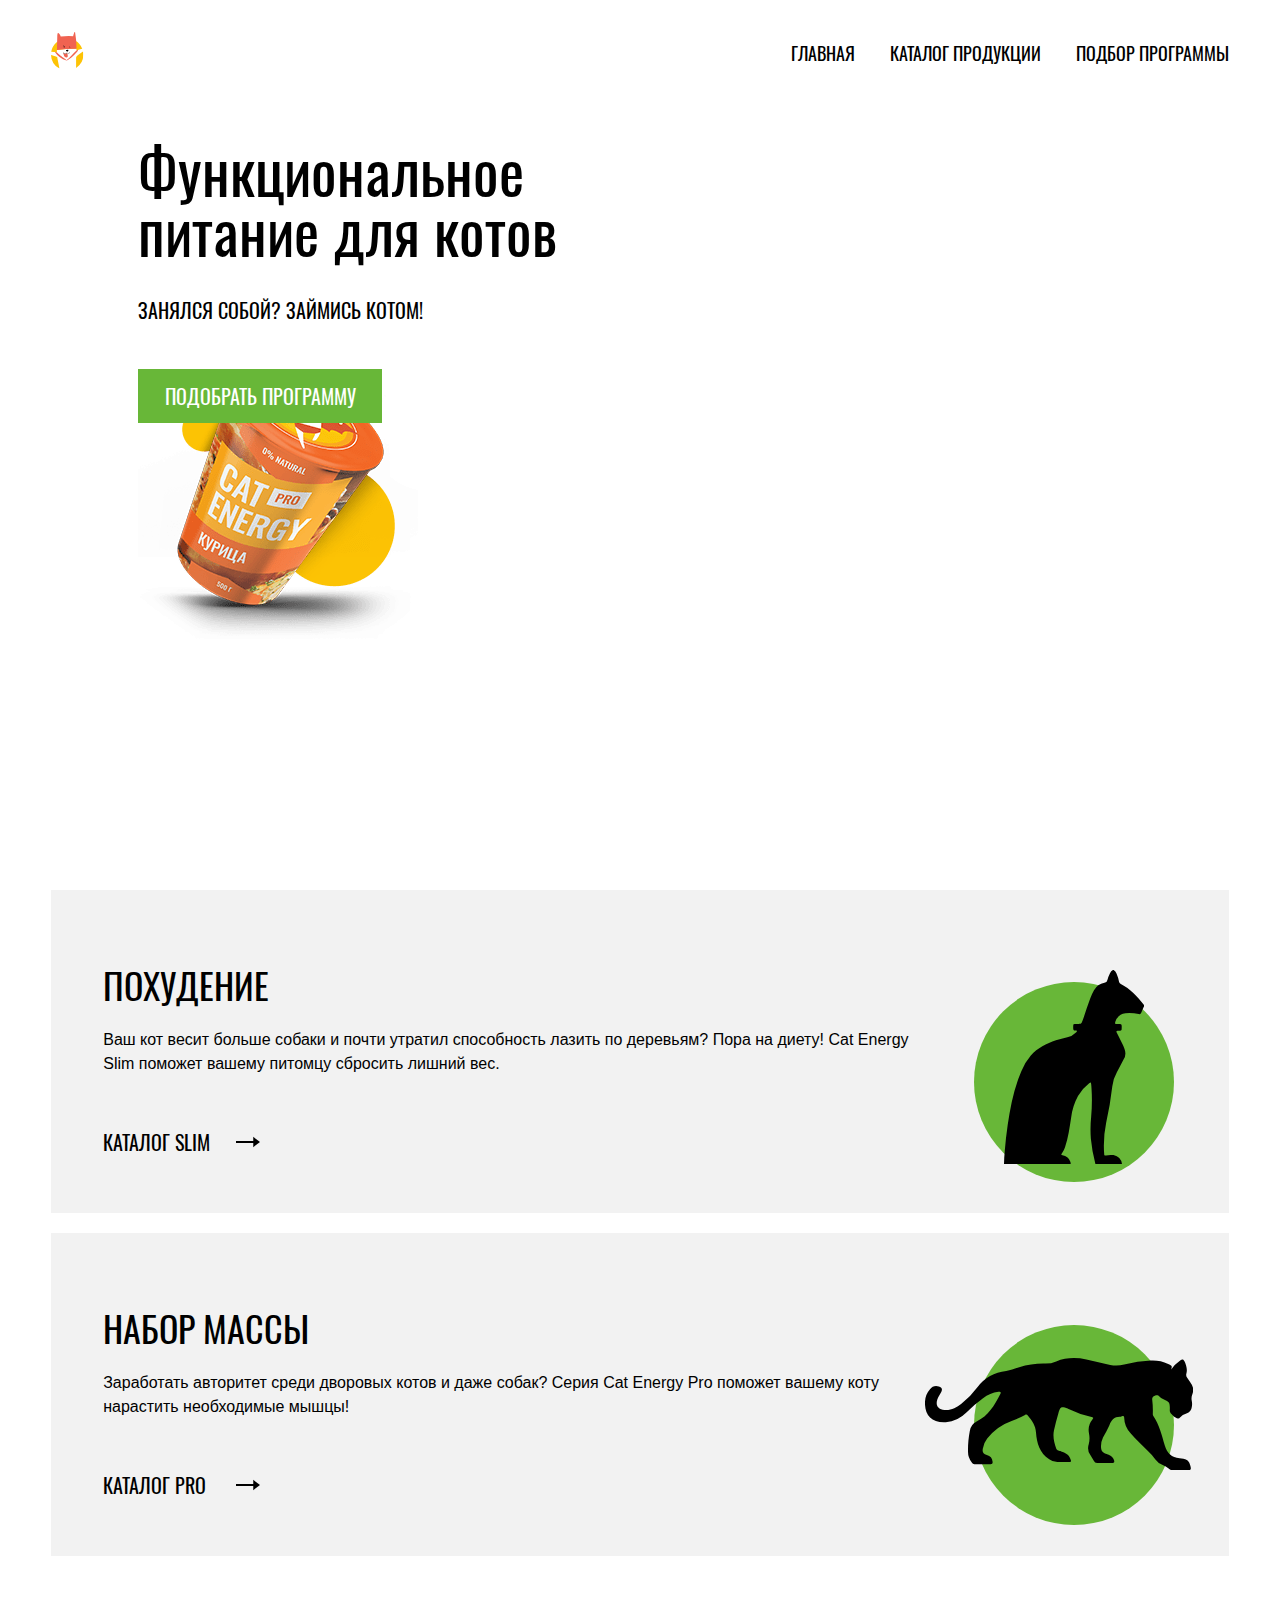
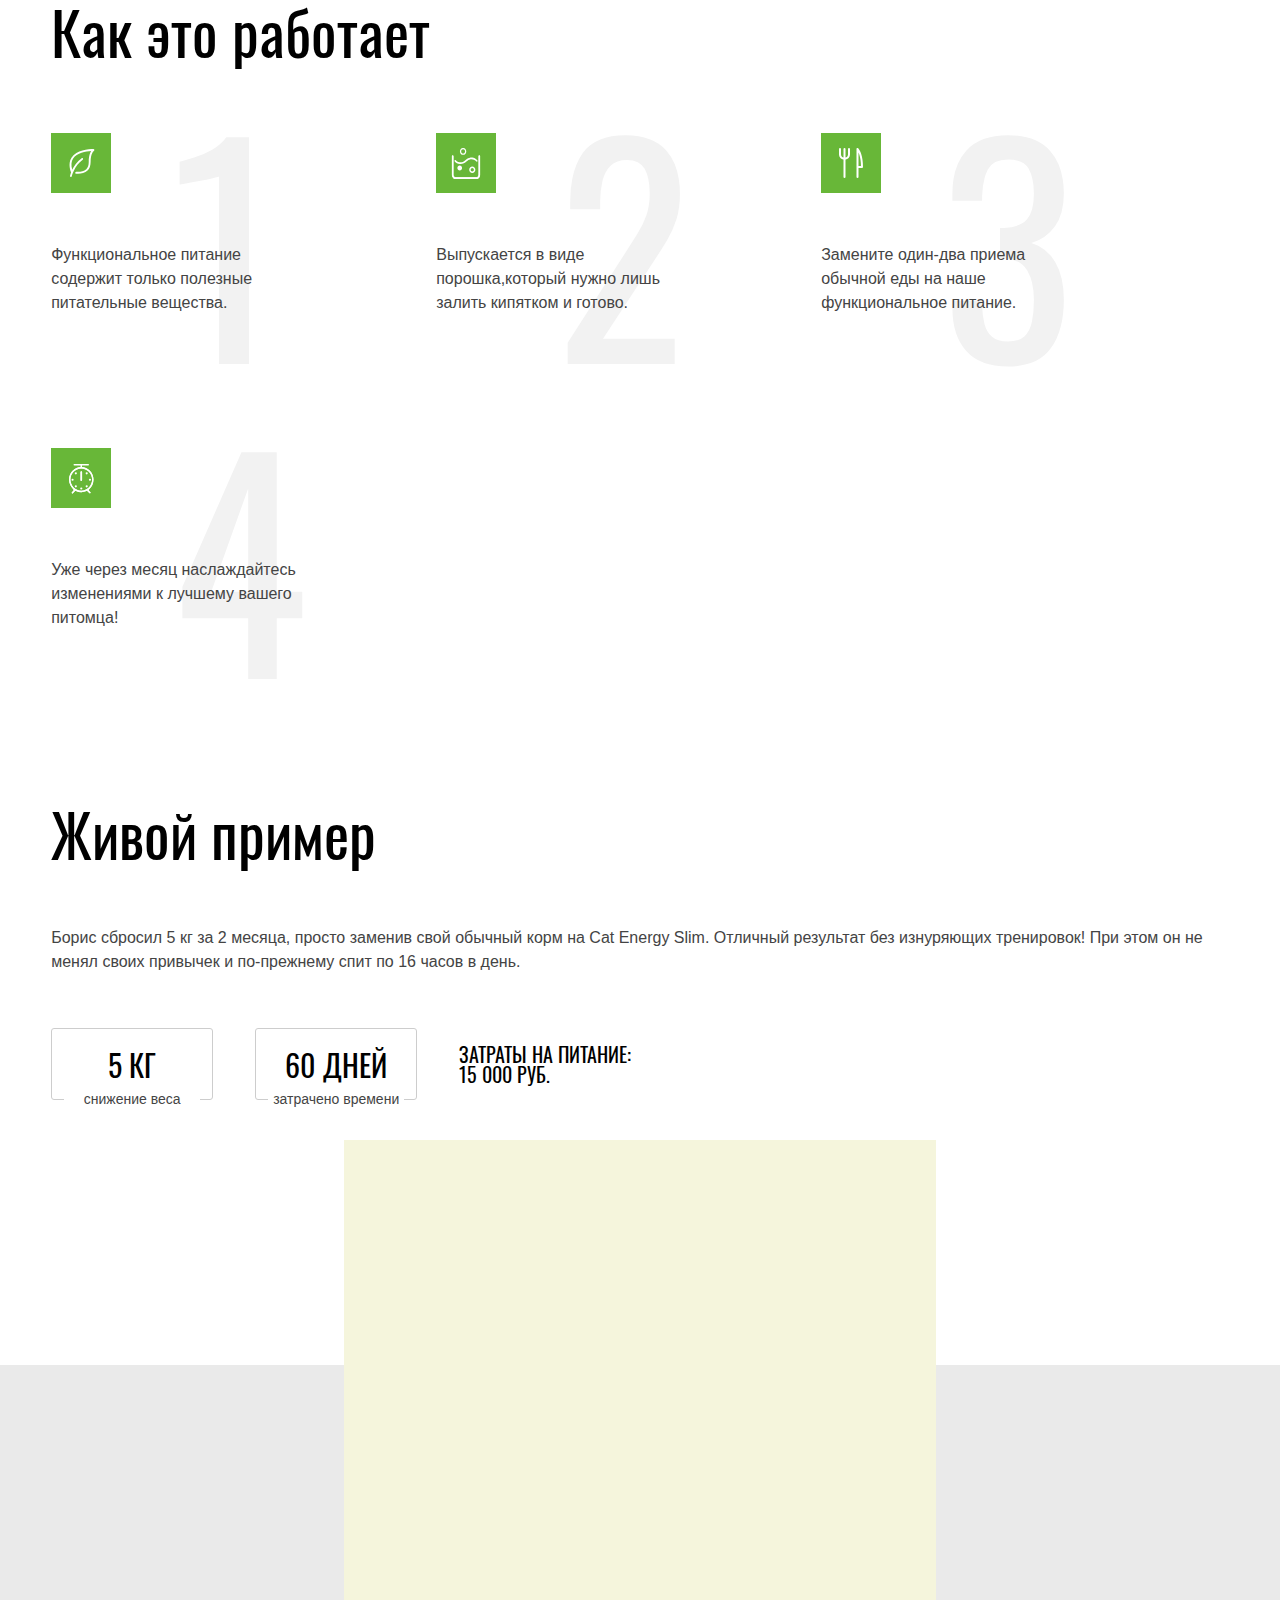
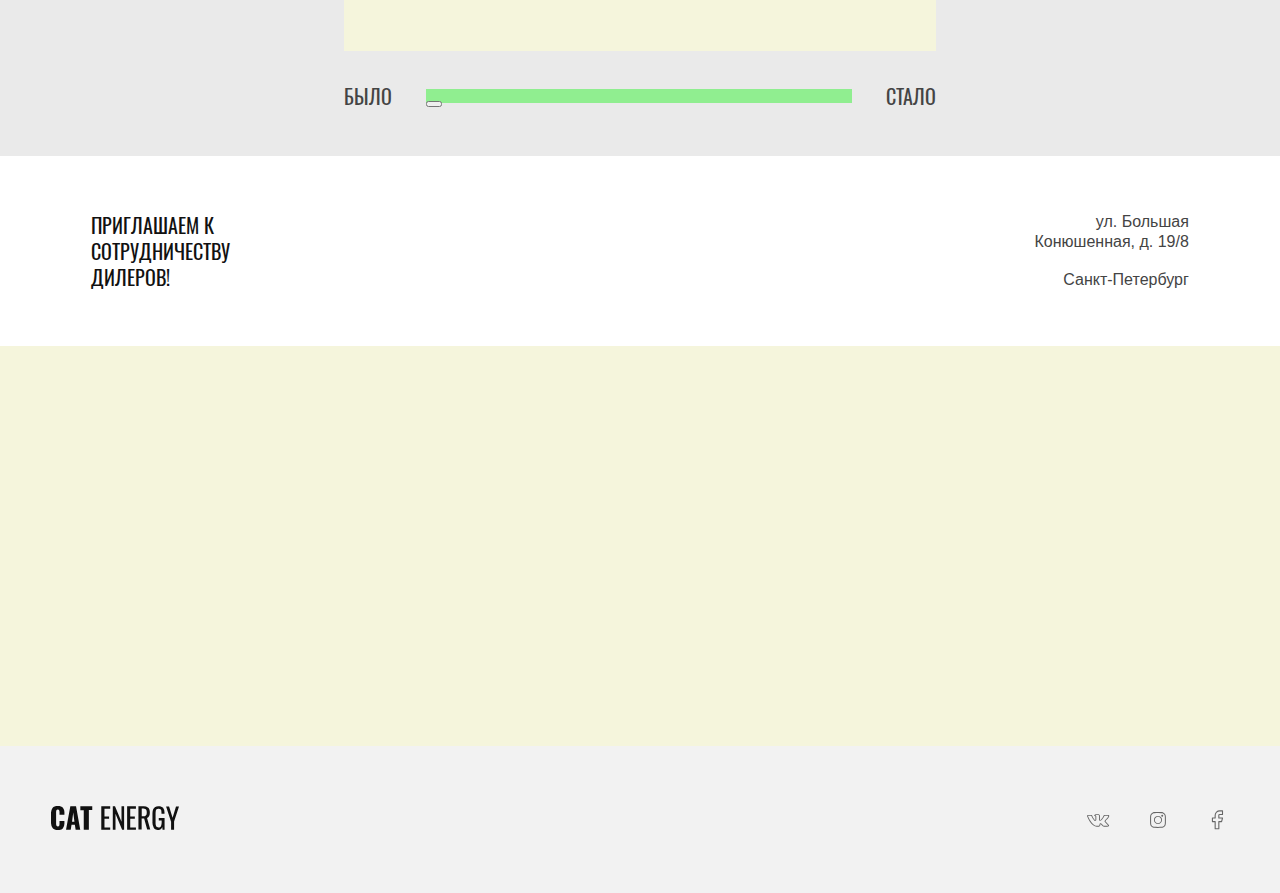
==== index.html @ 9f102d04 "Доделанная главная страница" ====
<!DOCTYPE html>
<html class="page" lang="ru">
  <head>
    <meta charset="utf-8">
    <meta name="viewport" content="width=device-width, initial-scale=1">
    <title>Cat-energy</title>
    <link rel="stylesheet" href="/css/style.css">
  </head>
  <body class="page__body">
    <header class="page-header">
      <div class="page-header__wrapper">
        <a class="page-header__logo page-header__logo-image" href="#">
          <img class="page-header__logo-img" width="33" height="38" src="img/logo-mobile-pic.svg" alt="Cat-Energy">
        </a>
        <a class="page-header__logo page-header__logo-text" href="#">
          <img class="page-header__logo-img" width="101" height="18" src="img/logo-mobile-text.svg" alt="">
        </a>
        <button class="page-header__toggle" type="button">
          <span class="visually-hidden">Открыть меню</span>
        </button>
        <nav class="main-navigation">
          <ul class="main-navigation__list">
            <li class="main-navigation__item main-navigation__item--current">
              <a href="#">Главная</a>
            </li>
            <li class="main-navigation__item">
              <a href="catalog.html">Каталог продукции</a>
            </li>
            <li class="main-navigation__item">
              <a href="form.html">Подбор программы</a>
            </li>
          </ul>
        </nav>
      </div>
      <section class="choose-program">
        <h1 class="visually-hidden">Cat-Energy, подбираем питание для котов</h1>
        <div class="choose-program__decorate-bg"></div>
        <div class="choose-program__wrapper">
          <h2 class="choose-program__title medium-titles">Функциональное<br> питание для котов</h2>
          <p class="choose-program__text">Занялся собой? Займись котом!</p>
          <img class="choose-program__img-logo" width="280" height="270" src="img/index-can-mobile.png" alt="">
          <a class="choose-program__link" href="#">Подобрать программу</a>
        </div>
      </section>
    </header>
    <main class="page-main">
      <div class="page__content-wrapper">
        <section class="program-plans">
          <h2 class="visually-hidden">Планы питания для котов</h2>
          <ul class="program-plans__list">
            <li class="program-plans__item">
              <h3 class="program-plans__title">Похудение</h3>
              <p class="program-plans__text">Ваш кот весит больше собаки и почти утратил способность
                лазить по деревьям? Пора на диету! Cat Energy Slim поможет
                вашему питомцу сбросить лишний вес.
              </p>
              <a class="program-plans__link" href="#">Каталог Slim</a>
            </li>
            <li class="program-plans__item">
              <h3 class="program-plans__title program-plans__title--cat-pro">Набор массы</h3>
              <p class="program-plans__text">Заработать авторитет среди дворовых котов и даже собак?
                Серия Cat Energy Pro поможет вашему коту нарастить
                необходимые мышцы!
              </p>
              <a class="program-plans__link" href="#">Каталог Pro</a>
            </li>
          </ul>
        </section>

        <section class="advantages">
          <h2 class="advantages__title medium-titles">Как это работает</h2>
          <ul class="advantages__list">
            <li class="advantages__item advantages__item--healthy-nutrients">
              <p class="advantages__text">Функциональное питание содержит только полезные питательные вещества.
              </p>
            </li>
            <li class="advantages__item advantages__item--release-form">
              <p class="advantages__text">Выпускается в виде порошка,который нужно лишь залить кипятком и готово.
            </p>
            </li>
            <li class="advantages__item advantages__item--change-meal">
              <p class="advantages__text">Замените один-два приема обычной еды на наше функциональное питание.
              </p>
            </li>
            <li class="advantages__item advantages__item--results">
              <p class="advantages__text">Уже через месяц наслаждайтесь изменениями к лучшему вашего питомца!
              </p>
            </li>
          </ul>
        </section>
      </div>

      <section class="example">
        <div class="example__wrapper">
          <div class="wrapper-with-text">
            <h2 class="example__title medium-titles">Живой пример</h2>
            <p class="example__text">Борис сбросил 5 кг за 2 месяца, просто заменив свой
              обычный корм на Cat Energy Slim. Отличный результат
              без изнуряющих тренировок! При этом он не менял своих
              привычек и по-прежнему спит по 16 часов в день.
            </p>
            <ul class="example__list">
              <li class="example__item">
                <p class="example__number">5 кг</p>
                <p class="example__description">снижение веса</p>
              </li>
              <li class="example__item">
                <p class="example__number">60 дней</p>
                <p class="example__description">затрачено времени</p>
              </li>
              <li class="example__item example__item--large-cell">
                <p class="example__cost">Затраты на питание: 15 000 руб.</p>
              </li>
            </ul>
          </div>
          <div class="wrapper-with-picture">
            <div class="example__img-wrapper">

            </div>
            <div class="example-slider">
              <span class="example-slider__text-from-to">Было</span>
              <div class="example-slider__range">
                <button class="example-slider__control" type="button"></button>
              </div>
              <span class="example-slider__text-from-to">Стало</span>
            </div>
          </div>
        </div>
      </section>

      <section class="address-map">
        <h2 class="visually-hidden">Адрес и карта местоположения</h2>
        <div class="address-map__wrapper">
          <p class="address-map__text">
            Приглашаем к сотрудничеству дилеров!
          </p>
          <p class="address-map__address">
            ул. Большая Конюшенная, д. 19/8
          </p>
          <p class="address-map__city">
            Санкт-Петербург
          </p>
        </div>
        <div class="address-map__map">

        </div>
      </section>
    </main>
    <footer class="page-footer">
      <div class="page-footer__wrapper">
        <a class="page-footer__logo" href="#">
          <img class="page-footer__logo-img" width="128" height="24" src="img/footer-logo-cat.svg" alt="Cat-Energy">
        </a>
        <ul class="social-networks">
          <li class="social-networks__item">
            <a class="social-networks__link social-networks__link--vk-icon" href="https://vk.com">
              <span class="visually-hidden">VK</span>
            </a>
          </li>
          <li class="social-networks__item">
            <a class="social-networks__link social-networks__link--instagram-icon" href="https://instagram.com">
              <span class="visually-hidden">Instagram</span>
            </a>
          </li>
          <li class="social-networks__item">
            <a class="social-networks__link social-networks__link--facebook-icon" href="#">
              <span class="visually-hidden">Facebook</span>
            </a>
          </li>
        </ul>
      </div>
    </footer>
  </body>
</html>
---- css/style.css ----
@font-face {
  font-family: "Oswald";
  font-style: normal;
  font-weight: 400;
  src: url("../fonts/oswaldregular.woff2") format("woff2"), url("../fonts/oswaldregular.woff") format("woff");
  font-display: swap;
}
.visually-hidden {
  position: absolute;
  width: 1px;
  height: 1px;
  margin: -1px;
  border: 0;
  padding: 0;
  white-space: nowrap;
  -webkit-clip-path: inset(100%);
          clip-path: inset(100%);
  clip: rect(0 0 0 0);
  overflow: hidden;
}

img {
  max-width: 100%;
  height: auto;
}

.medium-titles {
  font-family: "Oswald", "Arial", sans-serif;
  font-weight: 400;
  font-size: 36px;
  line-height: 36px;
}

.page,
.page::after,
.page::before {
  box-sizing: border-box;
}

.page {
  height: 100%;
  font-family: "Oswald", Arial, sans-serif;
  font-size: 14px;
  line-height: 18px;
}

.page__body {
  margin: 0;
  min-height: 100%;
  color: #444444;
  background-color: #ffffff;
}

.page__content-wrapper {
  max-width: 1220px;
  width: 87%;
  margin: 0 auto;
}

@media (min-width: 768px) {
  .page__content-wrapper {
    width: 92%;
  }
}
@media (min-width: 1440px) {
  .page__content-wrapper {
    width: 85%;
  }
}
.page-header {
  min-width: 320px;
  margin: 0 auto;
}

.page-header__wrapper {
  width: 87%;
  height: 65px;
  display: flex;
  justify-content: space-between;
  align-items: center;
  flex-wrap: wrap;
  margin: 0 auto;
  position: relative;
}
.page-header__wrapper a {
  font-family: "Oswald", "Arial", sans-serif;
  font-weight: 400;
  font-size: 20px;
  color: #000;
  text-decoration: none;
  text-transform: uppercase;
}

.page-header__toggle {
  display: block;
  width: 24px;
  height: 16px;
  border: none;
  background-color: #fff;
  background-image: url("../img/sandwich.svg");
  background-repeat: no-repeat;
  background-position: center;
  background-size: contain;
  padding: 0;
}

@media (min-width: 768px) {
  .page-header {
    padding-top: 20px;
  }

  .page-header__wrapper {
    width: 92%;
  }
  .page-header__wrapper a {
    font-size: 18px;
    line-height: 24px;
  }

  .page-header__logo-text {
    display: none;
  }

  .page-header__toggle {
    display: none;
  }
}
@media (min-width: 1440px) {
  .page-header {
    padding-top: 53px;
    background-image: url("../img/index-background-desktop.jpg");
    background-repeat: no-repeat;
    background-position: right 0;
    background-size: auto 694px;
  }

  .page-header__wrapper {
    max-width: 1220px;
    width: 85%;
  }
  .page-header__wrapper a {
    font-size: 20px;
    line-height: 30px;
  }
}
.page-main {
  min-width: 320px;
}

.page-main__title {
  margin: 0;
  min-height: 104px;
  padding-top: 27px;
  padding-bottom: 27px;
  box-sizing: border-box;
  font-family: "Oswald", "Arial", sans-serif;
  font-size: 36px;
  line-height: 36px;
  font-weight: 400;
}

.page-footer {
  background-color: #f2f2f2;
  min-height: 158px;
  min-width: 320px;
  width: 100%;
}

.page-footer__wrapper {
  width: 87%;
  margin: 0 auto;
  display: flex;
  flex-direction: column;
  flex-wrap: wrap;
  align-items: center;
}

.page-footer__logo {
  height: 95px;
  align-content: center;
  width: 100%;
  border-bottom: 1px solid #d9d9d9;
  text-align: center;
}

@media (min-width: 768px) {
  .page-footer {
    min-height: 147px;
    display: flex;
    align-items: center;
  }

  .page-footer__wrapper {
    width: 92%;
    flex-direction: row;
    justify-content: space-between;
  }

  .page-footer__logo {
    border-bottom: none;
    width: initial;
  }
}
@media (min-width: 1440px) {
  .page-footer__wrapper {
    width: 1220px;
  }
}
.main-navigation {
  display: none;
  position: absolute;
  top: 65px;
  left: -20px;
  width: 100vw;
  text-align: center;
  background-color: #fff;
  z-index: 1;
}

.main-navigation__list {
  list-style-type: none;
  margin: 0;
  padding: 0;
}

.main-navigation__item {
  padding: 23px 20px;
}

@media (min-width: 768px) {
  .main-navigation {
    all: initial;
  }

  .main-navigation__list {
    display: flex;
  }

  .main-navigation__item {
    padding: 0;
    margin-right: 35px;
  }

  .main-navigation__item:last-child {
    margin-right: 0;
  }
}
@media (min-width: 1440px) {
  .main-navigation__item a {
    color: #fff;
    font-size: 20px;
    line-height: 20px;
    position: relative;
    z-index: 1;
  }
}
.choose-program {
  position: relative;
  min-height: 480px;
  background-image: url("../img/index-background-mobile.jpg");
  background-repeat: no-repeat;
  background-position: center 0;
  background-size: auto 302px;
  margin-bottom: 15px;
}

.choose-program__decorate-bg {
  width: 100%;
  height: 302px;
  position: absolute;
  background-color: rgba(104, 183, 56, 0.85);
}

.choose-program__wrapper {
  position: relative;
  width: 87%;
  margin: 0 auto;
  padding: 0;
  padding-top: 27px;
  box-sizing: border-box;
}

.choose-program__title {
  margin: 0;
  color: #fff;
  text-align: center;
  margin-bottom: 25px;
}

.choose-program__text {
  font-family: "Oswald", "Arial", sans-serif;
  font-weight: 400;
  font-size: 14px;
  line-height: 14px;
  color: #fff;
  text-transform: uppercase;
  text-align: center;
  margin: 0;
  margin-bottom: 29px;
}

.choose-program__img-logo {
  display: block;
  margin: 0 auto;
  margin-bottom: 25px;
}

.choose-program__link {
  display: flex;
  justify-content: center;
  align-items: center;
  font-family: "Oswald", "Arial", sans-serif;
  font-weight: 400;
  font-size: 14px;
  line-height: 18px;
  width: 100%;
  height: 40px;
  color: #fff;
  background-color: #68b738;
  text-decoration: none;
  text-transform: uppercase;
}

@media (min-width: 768px) {
  .choose-program {
    min-height: 790px;
    background-image: none;
  }

  .choose-program__decorate-bg {
    display: none;
  }

  .choose-program__wrapper {
    padding-top: 55px;
    padding-left: 87px;
    position: relative;
    width: 92%;
  }

  .choose-program__title {
    color: #000;
    text-align: start;
    margin-bottom: 40px;
    font-size: 60px;
    line-height: 60px;
  }

  .choose-program__text {
    color: #000;
    text-align: start;
    font-size: 20px;
    line-height: 20px;
    margin-bottom: 49px;
  }

  .choose-program__img-logo {
    position: absolute;
  }

  .choose-program__link {
    width: 244px;
    height: 54px;
    font-size: 20px;
    line-height: 20px;
    position: relative;
    z-index: 1;
  }
}
@media (min-width: 1440px) {
  .choose-program {
    min-height: 600px;
    margin-bottom: 80px;
  }

  .choose-program__wrapper {
    padding-left: 80px;
    padding-top: 100px;
    width: 85%;
    max-width: 1220px;
  }

  .choose-program__decorate-bg {
    display: block;
    width: 50%;
    height: 694px;
    right: 0;
    top: -118px;
  }
}
.program-plans {
  min-height: 552px;
  margin-bottom: 20px;
}

.program-plans__wrapper {
  width: 87%;
  margin: 0 auto;
  box-sizing: border-box;
}

.program-plans__list {
  list-style-type: none;
  padding: 0;
  margin: 0;
}

.program-plans__item {
  background-color: #f2f2f2;
  width: 100%;
  min-height: 266px;
  padding: 30px 20px 22px;
  box-sizing: border-box;
  position: relative;
}
.program-plans__item:not(:last-child) {
  margin-bottom: 20px;
}

.program-plans__title {
  margin: 0;
  color: #000;
  font-size: 24px;
  line-height: 37px;
  text-transform: uppercase;
  text-indent: 70px;
  margin-bottom: 30px;
  font-weight: 400;
}
.program-plans__title::before {
  content: "";
  display: block;
  position: absolute;
  width: 50px;
  height: 50px;
  border-radius: 50%;
  background-color: #68b738;
  top: 24px;
}
.program-plans__title::after {
  content: "";
  display: block;
  width: 36px;
  height: 50px;
  position: absolute;
  background-image: url("../img/cat-slim-mobile.svg");
  background-repeat: no-repeat;
  top: 20px;
  left: 26px;
}

.program-plans__title--cat-pro::after {
  width: 67px;
  height: 28px;
  background-image: url("../img/cat-pro-mobile.svg");
  background-repeat: no-repeat;
  top: 36px;
  left: 7px;
}

.program-plans__text {
  margin: 0;
  font-size: 14px;
  line-height: 18px;
  color: #444;
  font-family: "Arial", sans-serif;
  margin-bottom: 38px;
}

.program-plans__link {
  color: #000;
  text-transform: uppercase;
  font-size: 16px;
  line-height: 16px;
  text-decoration: none;
  display: flex;
  align-items: center;
  width: 133px;
  height: 24px;
  background-image: url("../img/icon-arrow.svg");
  background-repeat: no-repeat;
  background-position: center right 8px;
}

@media (min-width: 768px) {
  .program-plans {
    margin-bottom: 45px;
  }

  .program-plans__wrapper {
    width: 92%;
  }

  .program-plans__item {
    padding: 77px 300px 52px 52px;
  }

  .program-plans__title {
    text-indent: 0;
    font-size: 36px;
    line-height: 36px;
    margin-bottom: 25px;
  }
  .program-plans__title::before {
    width: 200px;
    height: 200px;
    top: 92px;
    right: 55px;
  }
  .program-plans__title::after {
    width: 140px;
    height: 194px;
    background-image: url("../img/cat-slim-tablet.svg");
    top: 80px;
    left: initial;
    right: 85px;
  }

  .program-plans__title--cat-pro::after {
    width: 268px;
    height: 112px;
    background-image: url("../img/cat-pro-tablet.svg");
    top: 125px;
    left: initial;
    right: 36px;
  }

  .program-plans__text {
    margin-bottom: 47px;
    color: #000;
    font-size: 16px;
    line-height: 24px;
  }

  .program-plans__link {
    width: 165px;
    height: 38px;
    font-size: 20px;
    line-height: 20px;
  }
}
@media (min-width: 1440px) {
  .program-plans {
    margin-bottom: 70px;
    min-height: 374px;
  }

  .program-plans__list {
    width: 100%;
    display: grid;
    grid-template-columns: 570px 570px;
    gap: 80px;
  }

  .program-plans__item:not(:last-child) {
    margin: 0;
  }

  .program-plans__item {
    padding: 77px 52px 59px;
  }

  .program-plans__title {
    margin-bottom: 73px;
    margin-left: 150px;
  }
  .program-plans__title::before {
    width: 100px;
    height: 100px;
    top: 47px;
    right: initial;
    left: 52px;
  }
  .program-plans__title::after {
    width: 70px;
    height: 97px;
    background-image: url("../img/cat-slim-desktop.svg");
    top: 41px;
    right: initial;
    left: 67px;
  }

  .program-plans__title--cat-pro::after {
    width: 134px;
    height: 56px;
    top: 67px;
    left: 33px;
    background-image: url("../img/cat-pro-desktop.svg");
  }
}
.advantages {
  margin-bottom: 50px;
}

.advantages__wrapper {
  width: 87%;
  margin: 0 auto;
}

.advantages__title {
  margin: 0;
  margin-bottom: 40px;
  line-height: 40px;
  color: #000;
}

.advantages__list {
  margin: 0;
  list-style: none;
  padding: 0;
}

.advantages__item {
  margin: 0;
  padding-left: 80px;
  min-height: 60px;
  position: relative;
}
.advantages__item:not(:last-child) {
  margin-bottom: 20px;
}
.advantages__item::before {
  content: "";
  display: block;
  position: absolute;
  left: 0;
  top: -2px;
  width: 60px;
  height: 60px;
  background-color: #68b738;
  background-repeat: no-repeat;
  background-position: center;
}

.advantages__item--healthy-nutrients::before {
  background-image: url("../img/icon-leaf.svg");
}

.advantages__item--release-form::before {
  background-image: url("../img/icon-tub.svg");
}

.advantages__item--change-meal::before {
  background-image: url("../img/icon-eat.svg");
}

.advantages__item--results::before {
  background-image: url("../img/icon-alarm.svg");
}

.advantages__text {
  margin: 0;
  font-family: "Arial", sans-serif;
}

@media (min-width: 768px) {
  .advantages__wrapper {
    width: 92%;
  }

  .advantages__title {
    font-size: 60px;
    line-height: 60px;
    margin-bottom: 32px;
  }

  .advantages__list {
    padding: 0;
    padding-top: 40px;
    display: flex;
    flex-wrap: wrap;
    row-gap: 35px;
    column-gap: 135px;
    counter-reset: number;
  }

  .advantages__item {
    width: 250px;
    min-height: 280px;
    padding: 0;
    padding-top: 110px;
    padding-bottom: 55px;
    box-sizing: border-box;
  }
  .advantages__item::after {
    content: counter(number);
    counter-increment: number;
    color: #f2f2f2;
    font-size: 280px;
    line-height: 280px;
    position: absolute;
    top: -35px;
    left: 120px;
    font-family: "Oswald", "Arial", sans-serif;
    z-index: -1;
  }

  .advantages__item:not(:last-child) {
    margin: 0;
  }

  .advantages__item::before {
    top: 0;
    left: 0;
  }

  .advantages__text {
    font-size: 16px;
    line-height: 24px;
  }
}
@media (min-width: 1440px) {
  .advantages__wrapper {
    width: 85%;
  }

  .advantages__list {
    column-gap: 73px;
  }
}
.example {
  background-color: #eaeaea;
  min-height: 700px;
  padding-top: 25px;
}

.example__wrapper {
  width: 87%;
  max-width: 1220px;
  margin: 0 auto;
}

.example__title {
  margin: 0;
  line-height: 40px;
  color: #000;
  margin-bottom: 40px;
}

.example__text {
  margin: 0;
  font-family: "Arial", sans-serif;
  font-size: 14px;
  line-height: 18px;
  margin-bottom: 20px;
}

.example__list {
  margin: 0;
  padding: 0;
  list-style: none;
  display: grid;
  grid-template-columns: 1fr 1fr;
  grid-template-rows: 56px;
  column-gap: 32px;
  position: relative;
  row-gap: 20px;
  margin-bottom: 40px;
}

.example__item:not(:last-child) {
  border: 1px solid #cdcdcd;
  border-radius: 3px;
}

.example__item {
  display: flex;
  justify-content: center;
  align-items: center;
}

.example__number {
  margin: 0;
  font-size: 24px;
  line-height: 24px;
  color: #000;
  text-transform: uppercase;
}

.example__description {
  margin: 0;
  position: absolute;
  top: 46px;
  background-color: #eaeaea;
  font-family: "Arial", sans-serif;
  font-size: 12px;
  width: 82px;
  line-height: 12px;
  text-align: center;
}

.example__cost {
  margin: 0;
  text-transform: uppercase;
  color: #000;
}

.example__item--large-cell {
  grid-column: -1/1;
  padding-top: 8px;
}

.example__img-wrapper {
  width: 280px;
  height: 277px;
  margin: 0 auto;
  background-color: beige;
  margin-bottom: 15px;
}

@media (min-width: 768px) {
  .example {
    background: linear-gradient(#fff 0%, #fff 60%, #eaeaea 60%, #eaeaea 100%);
    padding-bottom: 40px;
  }

  .example__wrapper {
    width: 92%;
  }

  .example__title {
    font-size: 60px;
    line-height: 60px;
    margin-bottom: 63px;
  }

  .example__text {
    font-size: 16px;
    line-height: 24px;
    font-family: "Arial", sans-serif;
    color: #444;
    margin-bottom: 54px;
  }

  .example__list {
    grid-template-columns: 162px 162px 172px;
    grid-template-rows: 72px;
    gap: 42px;
  }

  .example__number {
    font-size: 30px;
    line-height: 37px;
  }

  .example__description {
    top: 64px;
    background-color: #fff;
    font-size: 14px;
    line-height: 14px;
    width: 136px;
  }

  .example__item--large-cell {
    grid-column: 3/4;
    padding: 0;
  }

  .example__cost {
    font-size: 20px;
    line-height: 20px;
  }

  .example__img-wrapper {
    width: 592px;
    height: 511px;
    margin: 0 auto;
    margin-bottom: 25px;
  }
}
@media (min-width: 1440px) {
  .example {
    background: linear-gradient(#fff 0%, #fff 30%, #eaeaea 30%, #eaeaea 100%);
    padding-bottom: 0;
  }

  .example__wrapper {
    display: flex;
    width: 85%;
  }

  .example__title {
    margin-bottom: 146px;
  }

  .example__text {
    width: 436px;
    margin-bottom: 69px;
  }

  .example__list {
    grid-template-columns: 162px 162px;
    column-gap: 42px;
    row-gap: 60px;
    margin-bottom: 0;
  }

  .example__item--large-cell {
    grid-column: -1/1;
    justify-content: start;
  }

  .example__img-wrapper {
    margin: 0;
  }
}
.address-map {
  min-height: 112px;
}

.address-map__wrapper {
  width: 87%;
  margin: 0 auto;
  padding-top: 26px;
  padding-bottom: 26px;
  display: grid;
  grid-template-columns: 138px 138px;
  justify-content: space-between;
}
.address-map__wrapper p {
  margin: 0;
}

.address-map__text {
  font-family: "Oswald", "Arial", sans-serif;
  font-size: 16px;
  line-height: 20px;
  color: #111;
  text-transform: uppercase;
  grid-row: 1/3;
}

.address-map__address,
.address-map__city {
  font-family: "Arial", sans-serif;
  font-size: 14px;
  line-height: 20px;
  color: #444;
}

.address-map__map {
  min-height: 362px;
  background-color: beige;
}

@media (min-width: 768px) {
  .address-map__wrapper {
    width: 92%;
    padding: 56px 40px;
    box-sizing: border-box;
    grid-template-columns: 180px 180px;
  }

  .address-map__text {
    font-size: 20px;
    line-height: 26px;
  }

  .address-map__address,
.address-map__city {
    text-align: end;
    font-size: 16px;
  }

  .address-map__city {
    align-self: end;
  }

  .address-map__map {
    height: 400px;
  }
}
@media (min-width: 1440px) {
  .address-map {
    position: relative;
  }

  .address-map__wrapper {
    margin: 0;
    padding: 56px 80px;
    position: absolute;
    top: 95px;
    left: 110px;
    width: 565px;
    min-height: 198px;
    grid-template-columns: 165px 165px;
    background-color: #fff;
  }

  .address-map__address,
.address-map__city {
    text-align: start;
  }

  .address-map__city {
    align-self: center;
  }
}
.social-networks {
  width: 100%;
  display: flex;
  margin: 0;
  padding: 0;
  list-style-type: none;
  min-height: 63px;
  justify-content: center;
  align-items: center;
}

.social-networks__link {
  display: block;
  width: 24px;
  height: 24px;
  background-repeat: no-repeat;
  background-position: center;
}

.social-networks__item:not(:last-child) {
  margin-right: 35px;
}

.social-networks__link--vk-icon {
  background-image: url("../img/icon-vk.svg");
}

.social-networks__link--instagram-icon {
  background-image: url("../img/icon-instagram.svg");
}

.social-networks__link--facebook-icon {
  background-image: url("../img/icon-facebook.svg");
}

@media (min-width: 768px) {
  .social-networks {
    width: initial;
    min-width: 130px;
  }
}
.example-slider {
  display: flex;
  width: 210px;
  margin: 0 auto;
  justify-content: space-between;
  align-items: center;
}

.example-slider__text-from-to {
  font-size: 16px;
  line-height: 20px;
  text-transform: uppercase;
}

.example-slider__range {
  width: 85px;
  height: 14px;
  background-color: lightgreen;
}

@media (min-width: 768px) {
  .example-slider {
    width: 592px;
    height: 40px;
  }

  .example-slider__text-from-to {
    font-size: 20px;
    line-height: 20px;
  }

  .example-slider__range {
    width: 426px;
  }
}
@media (min-width: 768px) {
  .wrapper-with-picture {
    position: relative;
  }
}
@media (min-width: 1440px) {
  .wrapper-with-picture {
    width: 50%;
  }
}
@media (min-width: 1440px) {
  .wrapper-with-text {
    width: 50%;
    padding-top: 43px;
  }
}
.catalog__list {
  list-style-type: none;
  margin: 0;
  padding: 0;
  min-height: 190px;
}

.catalog__item-link {
  display: block;
}

.catalog__item-title {
  margin: 0;
}
/*# sourceMappingURL=style.css.map */
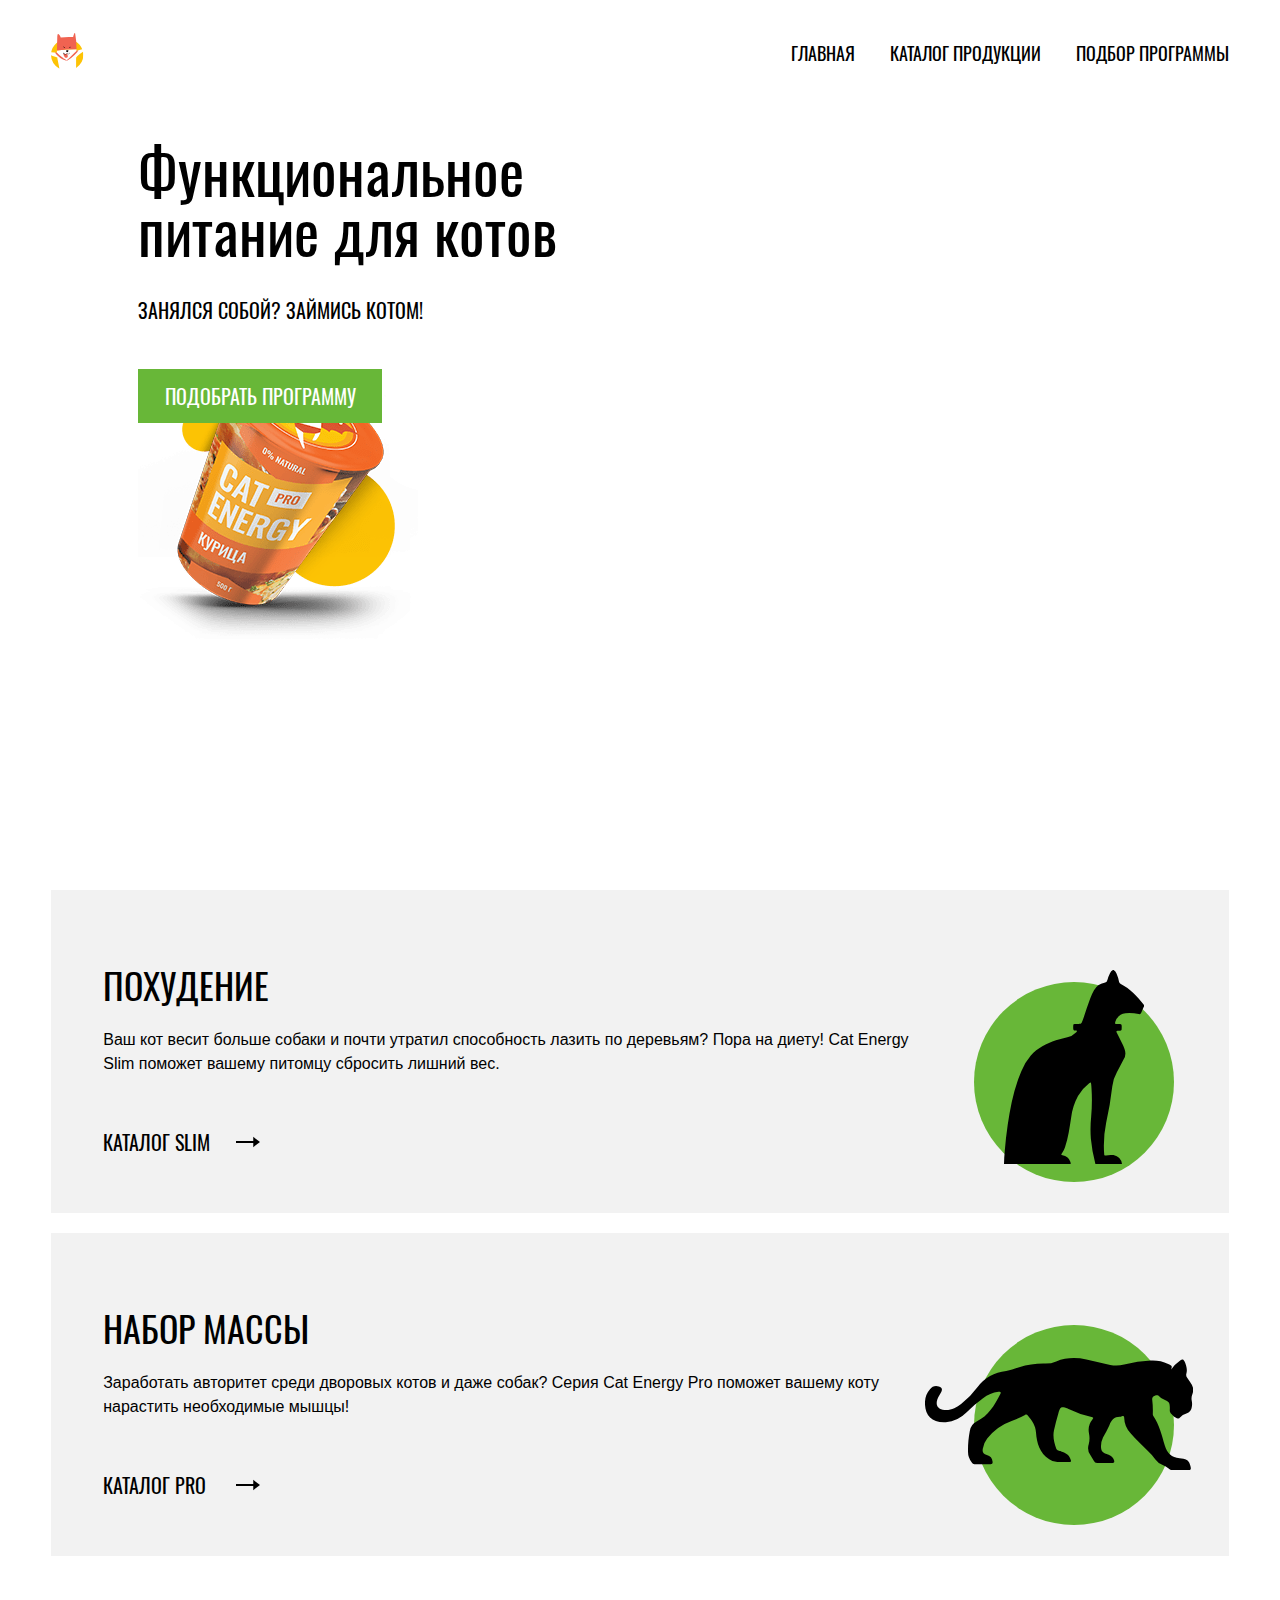
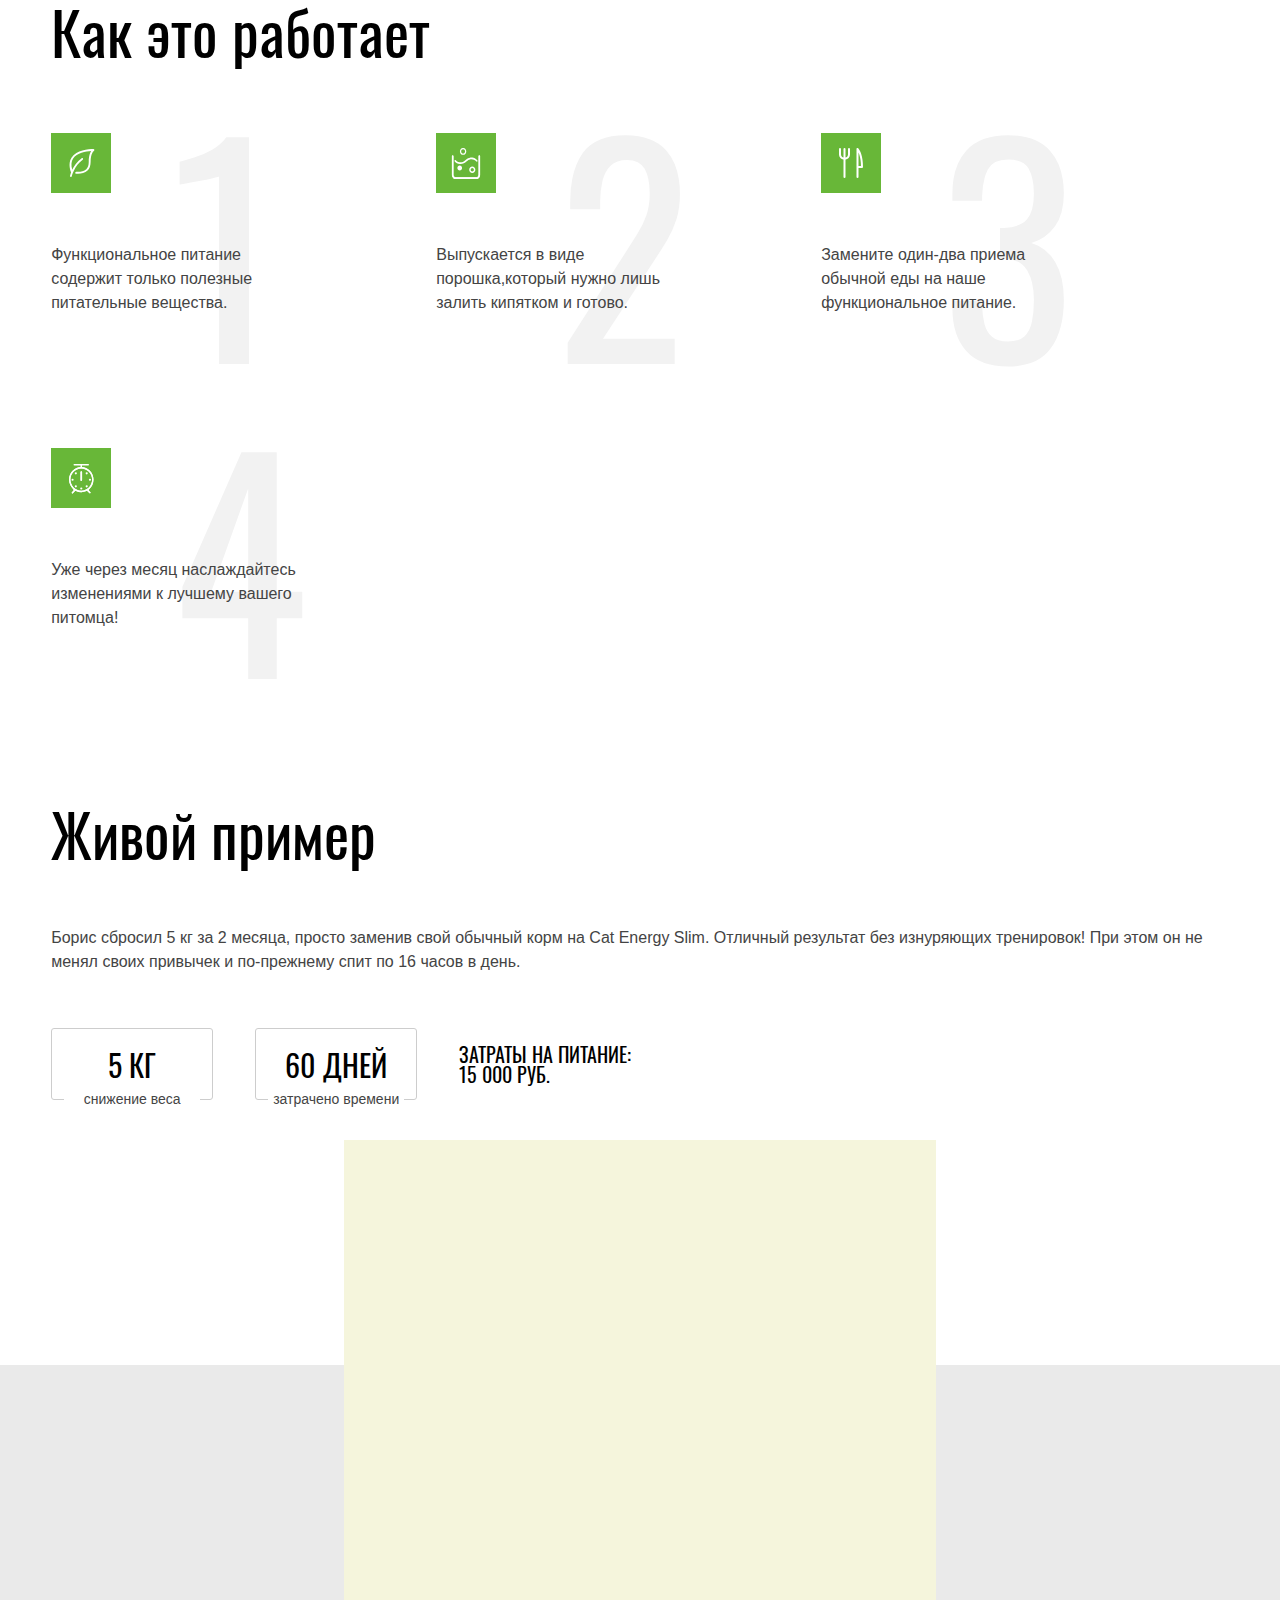
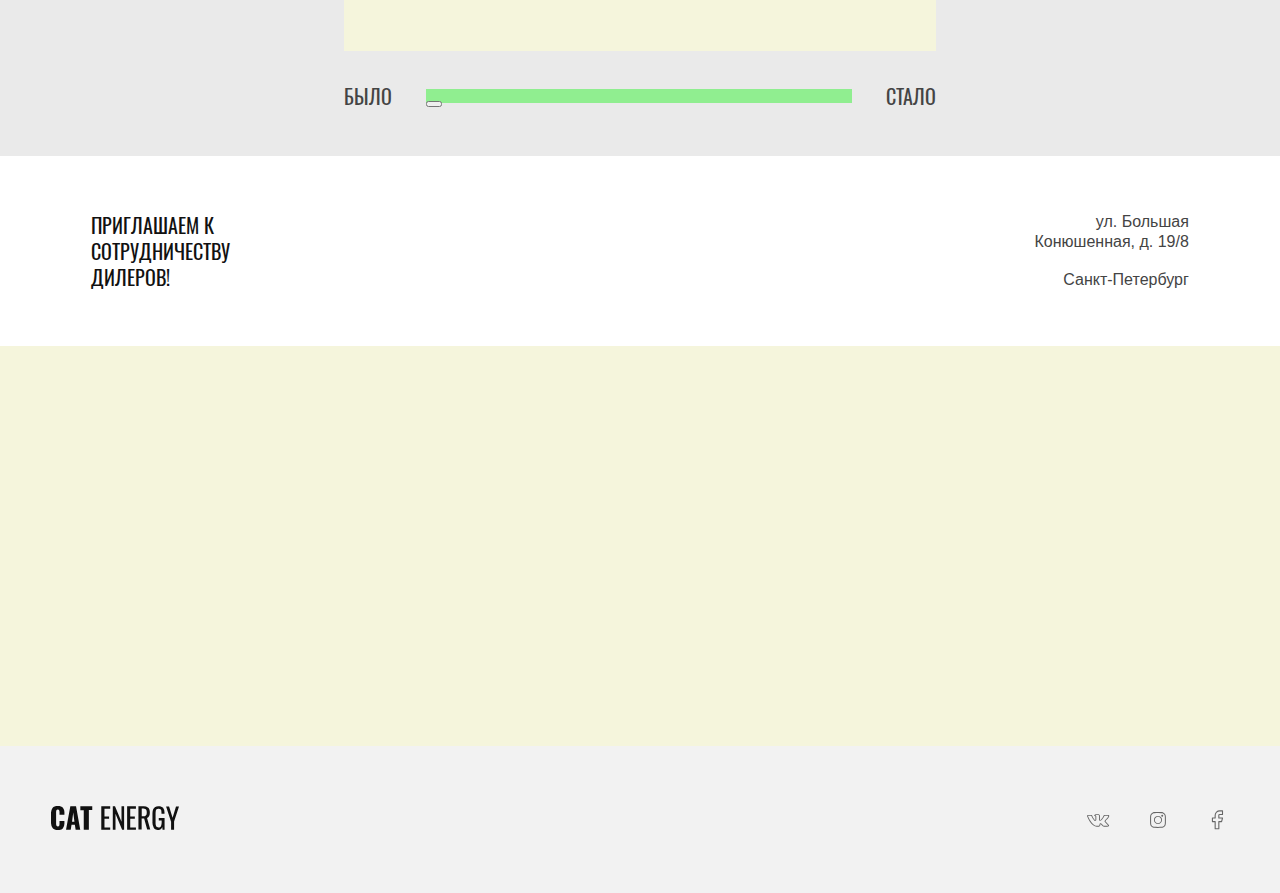
==== commit 21529be2: "Допилил основную часть" ====
--- a/index.html
+++ b/index.html
@@ -4,7 +4,7 @@
     <meta charset="utf-8">
     <meta name="viewport" content="width=device-width, initial-scale=1">
     <title>Cat-energy</title>
-    <link rel="stylesheet" href="/css/style.css">
+    <link rel="stylesheet" href="css/style.css">
   </head>
   <body class="page__body">
     <header class="page-header">
@@ -21,13 +21,13 @@
         <nav class="main-navigation">
           <ul class="main-navigation__list">
             <li class="main-navigation__item main-navigation__item--current">
-              <a href="#">Главная</a>
+              <a class="main-navigation__link" href="#">Главная</a>
             </li>
             <li class="main-navigation__item">
-              <a href="catalog.html">Каталог продукции</a>
+              <a class="main-navigation__link" href="catalog.html">Каталог продукции</a>
             </li>
             <li class="main-navigation__item">
-              <a href="form.html">Подбор программы</a>
+              <a class="main-navigation__link" href="form.html">Подбор программы</a>
             </li>
           </ul>
         </nav>
--- a/css/style.css
+++ b/css/style.css
@@ -70,6 +70,11 @@
 .page-header {
   min-width: 320px;
   margin: 0 auto;
+}
+
+.page-header--catalog,
+.page-header--form {
+  margin-bottom: 27px;
 }
 
 .page-header__wrapper {
@@ -81,14 +86,6 @@
   flex-wrap: wrap;
   margin: 0 auto;
   position: relative;
-}
-.page-header__wrapper a {
-  font-family: "Oswald", "Arial", sans-serif;
-  font-weight: 400;
-  font-size: 20px;
-  color: #000;
-  text-decoration: none;
-  text-transform: uppercase;
 }
 
 .page-header__toggle {
@@ -109,12 +106,16 @@
     padding-top: 20px;
   }
 
+  .page-header--form {
+    margin-bottom: 64px;
+  }
+
+  .page-header--catalog {
+    margin-bottom: 64px;
+  }
+
   .page-header__wrapper {
     width: 92%;
-  }
-  .page-header__wrapper a {
-    font-size: 18px;
-    line-height: 24px;
   }
 
   .page-header__logo-text {
@@ -134,31 +135,90 @@
     background-size: auto 694px;
   }
 
+  .page-header--catalog {
+    margin-bottom: 74px;
+    background-image: none;
+  }
+  .page-header--catalog .main-navigation__link {
+    color: #000;
+  }
+
+  .page-header--form {
+    background-image: none;
+    margin-bottom: 73px;
+  }
+
   .page-header__wrapper {
     max-width: 1220px;
-    width: 85%;
-  }
-  .page-header__wrapper a {
-    font-size: 20px;
-    line-height: 30px;
+    width: 87%;
   }
 }
 .page-main {
   min-width: 320px;
 }
 
+.page-main__wrapper {
+  width: 87%;
+  margin: 0 auto;
+  max-width: 1220px;
+}
+
 .page-main__title {
   margin: 0;
-  min-height: 104px;
-  padding-top: 27px;
-  padding-bottom: 27px;
+  min-height: 36px;
+  margin-bottom: 50px;
   box-sizing: border-box;
   font-family: "Oswald", "Arial", sans-serif;
   font-size: 36px;
   line-height: 36px;
   font-weight: 400;
-}
-
+  color: #000;
+}
+
+.page-main__title--form {
+  margin-bottom: 37px;
+}
+
+.page-main__text {
+  margin: 0;
+  color: #000;
+  text-transform: uppercase;
+  padding-right: 54px;
+  margin-bottom: 40px;
+}
+
+@media (min-width: 768px) {
+  .page-main__title {
+    font-size: 60px;
+    line-height: 60px;
+    padding: 0;
+    margin-bottom: 82px;
+    min-height: 60px;
+  }
+
+  .page-main__title--form {
+    padding-left: 40px;
+    margin-bottom: 54px;
+  }
+
+  .page-main__text--form {
+    font-size: 20px;
+    line-height: 30px;
+    padding-left: 40px;
+    padding-right: 305px;
+    margin-bottom: 66px;
+  }
+}
+@media (min-width: 1440px) {
+  .page-main__title--form {
+    padding-left: 0;
+  }
+
+  .page-main__text--form {
+    padding: 0;
+    width: 323px;
+  }
+}
 .page-footer {
   background-color: #f2f2f2;
   min-height: 158px;
@@ -227,6 +287,15 @@
   padding: 23px 20px;
 }
 
+.main-navigation__link {
+  font-family: "Oswald", "Arial", sans-serif;
+  font-weight: 400;
+  font-size: 20px;
+  color: #000;
+  text-decoration: none;
+  text-transform: uppercase;
+}
+
 @media (min-width: 768px) {
   .main-navigation {
     all: initial;
@@ -244,14 +313,23 @@
   .main-navigation__item:last-child {
     margin-right: 0;
   }
+
+  .main-navigation__link {
+    font-size: 18px;
+    line-height: 24px;
+  }
 }
 @media (min-width: 1440px) {
-  .main-navigation__item a {
+  .main-navigation__link {
     color: #fff;
     font-size: 20px;
     line-height: 20px;
     position: relative;
     z-index: 1;
+  }
+
+  .main-navigation__link--black-text {
+    color: #111;
   }
 }
 .choose-program {
@@ -900,12 +978,20 @@
     justify-content: start;
   }
 
+  .example__description {
+    background-color: #eaeaea;
+  }
+
   .example__img-wrapper {
     margin: 0;
   }
 }
 .address-map {
   min-height: 112px;
+}
+
+.address-map--grey-bg {
+  background-color: #f2f2f2;
 }
 
 .address-map__wrapper {
@@ -949,6 +1035,11 @@
     padding: 56px 40px;
     box-sizing: border-box;
     grid-template-columns: 180px 180px;
+  }
+
+  .address-map__wrapper--form {
+    padding-left: 60px;
+    padding-right: 60px;
   }
 
   .address-map__text {
@@ -1088,6 +1179,10 @@
     padding-top: 43px;
   }
 }
+.catalog {
+  margin-bottom: 50px;
+}
+
 .catalog__list {
   list-style-type: none;
   margin: 0;
@@ -1095,11 +1190,817 @@
   min-height: 190px;
 }
 
+.catalog__item {
+  display: grid;
+  grid-template-columns: 140px 1fr 1fr;
+  min-height: 100px;
+}
+
+.catalog__item:not(:last-child) {
+  margin-bottom: 44px;
+}
+
 .catalog__item-link {
   display: block;
+  grid-row: 1/3;
+  text-decoration: none;
+  text-align: center;
+  margin-bottom: 14px;
 }
 
 .catalog__item-title {
   margin: 0;
+  grid-column: 2/4;
+  grid-row: 1/2;
+  font-weight: 400;
+  font-size: 16px;
+  line-height: 20px;
+  text-transform: uppercase;
+  color: #222;
+  padding-right: 40px;
+  margin-bottom: 18px;
+}
+
+.catalog__item--show-more {
+  box-sizing: border-box;
+  min-height: 158px;
+  padding-top: 53px;
+}
+.catalog__item--show-more .catalog__item-link {
+  margin-bottom: 8px;
+}
+
+.catalog__item-title--show-more {
+  padding: 0;
+  color: #111;
+  margin-bottom: 0;
+}
+
+.catalog__item-text {
+  margin: 0;
+  font-family: "Arial", sans-serif;
+  font-size: 12px;
+  line-height: 16px;
+  color: #444;
+  text-align: center;
+  margin-bottom: 20px;
+}
+
+.catalog__list-inner {
+  margin: 0;
+  grid-column: 2/4;
+  grid-row: 2/3;
+  display: grid;
+  grid-template-columns: 1fr 1fr;
+  font-family: "Arial", sans-serif;
+  font-size: 12px;
+  line-height: 16px;
+  color: #444;
+  margin-bottom: 20px;
+}
+
+.catalog__item-value {
+  margin: 0;
+}
+
+.catalog__item-link-order {
+  grid-column: 1/-1;
+}
+
+@media (min-width: 768px) {
+  .catalog__list {
+    display: flex;
+    flex-wrap: wrap;
+    gap: 58px;
+  }
+
+  .catalog__item {
+    width: 324px;
+    min-height: 511px;
+    padding-right: 36px;
+    padding-left: 36px;
+    padding-bottom: 39px;
+    grid-template-columns: 1fr 1fr;
+    background: linear-gradient(#fff 0px, #fff 80px, #f2f2f2 80px);
+    box-sizing: border-box;
+  }
+
+  .catalog__item:not(:last-child) {
+    margin: 0;
+  }
+
+  .catalog__item-link {
+    grid-column: -1/1;
+    grid-row: 1/2;
+    min-height: 172px;
+    margin-top: 36px;
+    margin-bottom: 34px;
+  }
+
+  .catalog__item-title {
+    grid-column: -1/1;
+    grid-row: 2/3;
+    margin: 0;
+    padding: 0;
+    padding-right: 60px;
+    padding-left: 60px;
+    font-size: 20px;
+    line-height: 24px;
+    color: #222;
+    text-align: center;
+    min-height: 47px;
+    margin-bottom: 20px;
+  }
+
+  .catalog__list-inner {
+    grid-column: -1/1;
+    grid-row: 3/4;
+    min-height: 90px;
+    font-size: 16px;
+    row-gap: 14px;
+    margin-bottom: 33px;
+  }
+
+  .catalog__item-value {
+    justify-self: end;
+  }
+
+  .catalog__item--show-more {
+    width: 324px;
+    min-height: 429px;
+    margin-top: 80px;
+    padding-top: 160px;
+    border: 2px solid #f2f2f2;
+    box-sizing: border-box;
+  }
+  .catalog__item--show-more .catalog__item-link {
+    padding: 0;
+    min-height: 44px;
+    margin-top: 0;
+    margin-bottom: 23px;
+  }
+  .catalog__item--show-more .catalog__item-text {
+    font-size: 16px;
+    line-height: 18px;
+    padding-right: 76px;
+    padding-left: 76px;
+    margin-bottom: 87px;
+  }
+
+  .catalog__item-title--show-more {
+    padding-left: 93px;
+    padding-right: 93px;
+    line-height: 22px;
+    color: #111;
+    margin: 0;
+  }
+
+  .catalog-link-order--show-all {
+    margin-left: 36px;
+    margin-right: 36px;
+  }
+}
+@media (min-width: 1440px) {
+  .catalog {
+    margin-bottom: 76px;
+  }
+
+  .catalog__list {
+    gap: 0;
+    row-gap: 63px;
+  }
+  .catalog__list li:not(:nth-child(4n)) {
+    margin-right: 80px;
+  }
+
+  .catalog__item {
+    width: 245px;
+  }
+
+  .catalog__item--show-more {
+    width: 245px;
+  }
+  .catalog__item--show-more .catalog__item-link {
+    margin: 0;
+    margin-bottom: 23px;
+  }
+  .catalog__item--show-more .catalog__item-text {
+    padding-left: 36px;
+    padding-right: 36px;
+    margin-bottom: 87px;
+  }
+
+  .catalog__item-title {
+    padding-right: 15px;
+    padding-left: 20px;
+  }
+}
+.catalog-link-order {
+  display: block;
+  min-height: 40px;
+  text-decoration: none;
+  text-transform: uppercase;
+  background-color: #68b738;
+  color: #fff;
+  font-size: 16px;
+  line-height: 20px;
+  align-content: center;
+  text-align: center;
+}
+
+.catalog-link-order--show-all {
+  color: #444;
+  background-color: #f2f2f2;
+}
+
+@media (min-width: 768px) {
+  .catalog-link-order--additional {
+    grid-column: -1/1;
+  }
+}
+@media (min-width: 1440px) {
+  .catalog-link-order--additional {
+    grid-column: -2/-1;
+  }
+}
+.additional-products {
+  margin-bottom: 35px;
+}
+
+.additional-products__list {
+  list-style-type: none;
+  margin: 0;
+  padding: 0;
+  margin-bottom: 50px;
+}
+
+.additional-products__item:not(:last-child) {
+  margin-bottom: 30px;
+}
+
+.additional-products__amount,
+.additional-products__price {
+  margin: 0;
+}
+
+.additional-products__title {
+  margin: 0;
+  font-weight: 400;
+  font-size: 24px;
+  line-height: 24px;
+  columns: #000;
+  margin-bottom: 50px;
+}
+
+.additional-products__list-title {
+  margin: 0;
+  font-size: 16px;
+  line-height: 16px;
+  color: #222;
+  font-weight: 400;
+  text-transform: uppercase;
+  margin-bottom: 13px;
+}
+
+.additional-products__list-wrapper {
+  font-family: "Arial", sans-serif;
+  font-size: 14px;
+  line-height: 14px;
+  color: #444;
+  display: flex;
+  flex-wrap: wrap;
+  justify-content: space-between;
+  margin-bottom: 15px;
+}
+
+.additional-products__gift {
+  min-height: 290px;
+  padding: 185px 60px 40px;
+  box-sizing: border-box;
+  background-image: url("../../img/catalog-gift-bg-mobile.jpg");
+  background-repeat: no-repeat;
+  background-position: center;
+  background-color: rgba(104, 183, 56, 0.85);
+}
+
+.additional-products__gift-text {
+  margin: 0;
+  font-family: "Arial", sans-serif;
+  font-size: 16px;
+  line-height: 20px;
+  color: #fff;
+  text-align: center;
+}
+
+@media (min-width: 768px) {
+  .additional-products {
+    margin-bottom: 76px;
+  }
+
+  .additional-products__title {
+    margin-bottom: 80px;
+    margin-left: 36px;
+    font-size: 36px;
+    line-height: 36px;
+    color: #000;
+  }
+
+  .additional-products__list {
+    min-height: 556px;
+    padding: 26px 38px;
+    box-sizing: border-box;
+    border: 1px #cdcdcd solid;
+    margin-bottom: 69px;
+  }
+
+  .additional-products__item {
+    display: grid;
+    grid-template-columns: 1fr auto;
+    min-height: 85px;
+    box-sizing: border-box;
+  }
+  .additional-products__item:not(:last-child) {
+    margin-bottom: 54px;
+  }
+
+  .additional-products__list-title,
+.additional-products__list-wrapper {
+    margin: 0;
+  }
+
+  .additional-products__list-wrapper {
+    width: 225px;
+    margin-bottom: 25px;
+  }
+  .additional-products__list-wrapper p {
+    font-size: 16px;
+    line-height: 20px;
+  }
+
+  .additional-products__list-title {
+    font-size: 20px;
+    line-height: 20px;
+  }
+
+  .additional-products__gift {
+    min-height: unset;
+    min-height: 200px;
+    padding: 0;
+    padding: 70px 124px 70px 422px;
+    box-sizing: border-box;
+    background-image: url("../../img/catalog-gift-bg-tablet.jpg");
+  }
+
+  .additional-products__gift-text {
+    width: 162px;
+    min-height: 60px;
+    text-align: start;
+  }
+}
+@media (min-width: 1440px) {
+  .additional-products {
+    margin-bottom: 86px;
+  }
+
+  .additional-products__title {
+    margin-left: 0;
+  }
+
+  .additional-products__list-wrapper {
+    margin-bottom: 0;
+  }
+
+  .additional-products__wrapper {
+    display: flex;
+    flex-wrap: wrap;
+    min-height: 288px;
+  }
+
+  .additional-products__list {
+    width: 896px;
+    min-height: 288px;
+    margin-right: auto;
+    border: none;
+    border-top: 1px solid #cdcdcd;
+    border-bottom: 1px solid #cdcdcd;
+    padding: 0;
+    margin-bottom: 0;
+  }
+
+  .additional-products__item {
+    grid-template-columns: 1fr 1fr 244px;
+    min-height: 72px;
+    align-items: center;
+  }
+  .additional-products__item:not(:last-child) {
+    margin: 0;
+    border-bottom: 1px solid #cdcdcd;
+  }
+
+  .additional-products__gift {
+    background-image: url("../../img/catalog-gift-bg-desktop.jpg");
+    width: 245px;
+    height: 288px;
+    padding: 184px 40px 40px;
+  }
+
+  .additional-products__gift-text {
+    text-align: center;
+  }
+}
+.form__required-text {
+  display: block;
+  text-align: center;
+  font-family: "Arial", sans-serif;
+  line-height: 16px;
+  margin-bottom: 32px;
+}
+
+@media (min-width: 768px) {
+  .form {
+    padding-left: 40px;
+    padding-right: 40px;
+  }
+
+  .form__required-text {
+    display: inline-block;
+    margin-bottom: 0;
+  }
+}
+@media (min-width: 1440px) {
+  .form {
+    padding: 0;
+  }
+
+  .form__wrapper-parameters-aim {
+    display: flex;
+    flex-wrap: wrap;
+    min-height: 200px;
+    margin-bottom: 69px;
+  }
+}
+.form-parameters {
+  border: none;
+  padding: 0;
+  margin: 0;
+  margin-bottom: 50px;
+}
+
+.form-parameters__list {
+  margin: 0;
+  padding: 0;
+  list-style-type: none;
+}
+
+.form-parameters__item {
+  display: flex;
+  flex-wrap: wrap;
+  align-items: center;
+}
+.form-parameters__item:not(:last-child) {
+  margin-bottom: 14px;
+}
+
+.form-parameters__title-input {
+  margin-right: 13px;
+  text-transform: uppercase;
+  font-size: 16px;
+  color: #444;
+}
+
+.form-parameters__input-text {
+  flex-grow: 1;
+  font-size: 16px;
+  line-height: 18px;
+  text-transform: uppercase;
+  color: #444;
+  font-family: "Oswald", "Arial", sans-serif;
+  padding: 14px;
+  border: 1px solid #e7e7e7;
+}
+
+@media (min-width: 768px) {
+  .form-parameters {
+    margin-bottom: 72px;
+  }
+
+  .form-parameters__item:not(:last-child) {
+    margin-bottom: 20px;
+  }
+
+  .form-parameters__title-input,
+.form-parameters__input-text {
+    font-size: 20px;
+    line-height: 20px;
+    color: #444;
+  }
+
+  .form-parameters__input-text {
+    padding: 10px 18px;
+  }
+}
+@media (min-width: 1440px) {
+  .form-parameters {
+    width: 569px;
+    margin-bottom: 0;
+    margin-right: auto;
+  }
+}
+.form-aim {
+  border: none;
+  padding: 0;
+  margin: 0;
+  margin-bottom: 45px;
+}
+
+.form-aim__list {
+  margin: 0;
+  padding: 0;
+  list-style-type: none;
+  box-sizing: border-box;
+}
+
+.form-aim__item:not(:last-child) {
+  margin-bottom: 18px;
+}
+
+.form-aim__title-input {
+  font-size: 16px;
+  color: #222;
+  text-transform: uppercase;
+}
+
+@media (min-width: 768px) {
+  .form-aim {
+    margin-bottom: 75px;
+  }
+
+  .form-aim__list {
+    border: 1px solid #e7e7e7;
+    padding: 25px 28px;
+  }
+
+  .form-aim__title-input {
+    font-size: 20px;
+  }
+}
+@media (min-width: 1440px) {
+  .form-aim {
+    width: 568px;
+    margin-bottom: 0;
+  }
+}
+.form-contacts {
+  margin: 0;
+  padding: 0;
+  border: none;
+  margin-bottom: 24px;
+}
+
+.form-contacts__title {
+  font-size: 24px;
+  line-height: 26px;
+  color: #000;
+  margin: 0;
+  padding: 0;
+  margin-bottom: 35px;
+}
+
+.form-contacts__list {
+  margin: 0;
+  padding: 0;
+  list-style-type: none;
+}
+
+.form-contacts__item {
+  display: flex;
+  flex-wrap: wrap;
+  align-items: center;
+}
+.form-contacts__item:not(:last-child) {
+  margin-bottom: 14px;
+}
+
+.form-contacts__title-input {
+  font-size: 16px;
+  text-transform: uppercase;
+  margin-right: 10px;
+}
+
+.form-contacts__input-text {
+  flex-grow: 1;
+  border: 1px solid #cdcdcd;
+  padding: 15px;
+  padding-right: 40px;
+  font-family: "Oswald", "Arial", sans-serif;
+  font-size: 16px;
+  line-height: 18px;
+  color: #444;
+  text-transform: uppercase;
+}
+
+@media (min-width: 768px) {
+  .form-contacts {
+    margin-bottom: 65px;
+  }
+
+  .form-contacts__title {
+    font-size: 36px;
+    line-height: 36px;
+    margin-bottom: 76px;
+  }
+
+  .form-contacts__title-input {
+    font-size: 20px;
+    line-height: 20px;
+  }
+
+  .form-contacts__input-text {
+    font-size: 20px;
+    line-height: 20px;
+    padding: 10px 100px 10px 22px;
+  }
+}
+@media (min-width: 1440px) {
+  .form-contacts__list {
+    display: flex;
+    flex-wrap: wrap;
+  }
+
+  .form-contacts__item:not(:last-child) {
+    margin: 0;
+  }
+
+  .form-contacts__item {
+    width: 570px;
+  }
+
+  .form-contacts__item:nth-child(odd) {
+    margin-right: auto;
+  }
+}
+.form-comment {
+  border: none;
+  margin: 0;
+  padding: 0;
+  margin-bottom: 22px;
+}
+
+.form-comment__title {
+  margin: 0;
+  padding: 0;
+  font-family: "Oswald", "Arial", sans-serif;
+  font-size: 24px;
+  line-height: 26px;
+  color: #000;
+  margin-bottom: 37px;
+}
+
+.form-comment__comment {
+  width: 100%;
+  min-height: 150px;
+  border: 1px solid #e7e7e7;
+  font-family: "Oswald", "Arial", sans-serif;
+  font-size: 16px;
+  line-height: 18px;
+  color: #444;
+  padding: 10px 15px;
+  box-sizing: border-box;
+}
+
+@media (min-width: 768px) {
+  .form-comment {
+    margin-bottom: 65px;
+  }
+
+  .form-comment__title {
+    font-size: 36px;
+    line-height: 36px;
+    margin-bottom: 76px;
+  }
+
+  .form-comment__comment {
+    min-height: 174px;
+    font-size: 20px;
+    line-height: 30px;
+  }
+}
+.form-additional {
+  border: none;
+  margin: 0;
+  padding: 0;
+  margin-bottom: 34px;
+}
+
+.form-additional__title {
+  margin: 0;
+  padding: 0;
+  font-family: "Oswald", "Arial", sans-serif;
+  font-size: 24px;
+  line-height: 26px;
+  margin-bottom: 34px;
+  color: #000;
+}
+
+.form-additional__list {
+  margin: 0;
+  padding: 0;
+  list-style-type: none;
+}
+
+.form-additional__item {
+  min-height: 30px;
+}
+.form-additional__item:not(:last-child) {
+  margin-bottom: 12px;
+}
+
+.form-additional__checkbox {
+  margin: 0;
+}
+
+.form-additional__title-input {
+  font-size: 16px;
+  color: #000;
+  text-transform: uppercase;
+}
+
+@media (min-width: 768px) {
+  .form-additional {
+    margin-bottom: 54px;
+  }
+
+  .form-additional__title {
+    font-size: 36px;
+    line-height: 36px;
+    margin-bottom: 57px;
+  }
+
+  .form-additional__list {
+    display: flex;
+    flex-wrap: wrap;
+    gap: 32px 123px;
+  }
+
+  .form-additional__item {
+    width: 200px;
+  }
+  .form-additional__item:not(:last-child) {
+    margin-bottom: 0;
+  }
+
+  .form-additional__title-input {
+    font-size: 20px;
+    line-height: 20px;
+  }
+}
+@media (min-width: 1440px) {
+  .form-additional {
+    margin-bottom: 60px;
+  }
+
+  .form-additional__list {
+    gap: 0;
+    column-gap: 104px;
+  }
+
+  .form-additional__item {
+    width: 222px;
+  }
+}
+.button {
+  min-height: 40px;
+  background-color: #68b738;
+  display: block;
+  font-family: "Oswald", "Arial", sans-serif;
+  font-size: 16px;
+  line-height: 20px;
+  color: #fff;
+  text-transform: uppercase;
+  border: none;
+  box-sizing: border-box;
+  padding: 7px 44px;
+}
+
+.button--submit-form {
+  width: 100%;
+  margin-bottom: 21px;
+}
+
+@media (min-width: 768px) {
+  .button--submit-form {
+    width: 282px;
+    min-height: 52px;
+    display: inline-block;
+    margin-right: 60px;
+    margin-bottom: 72px;
+  }
+}
+@media (min-width: 1440px) {
+  .button--submit-form {
+    width: 568px;
+    margin-right: 80px;
+    margin-bottom: 82px;
+  }
 }
 /*# sourceMappingURL=style.css.map */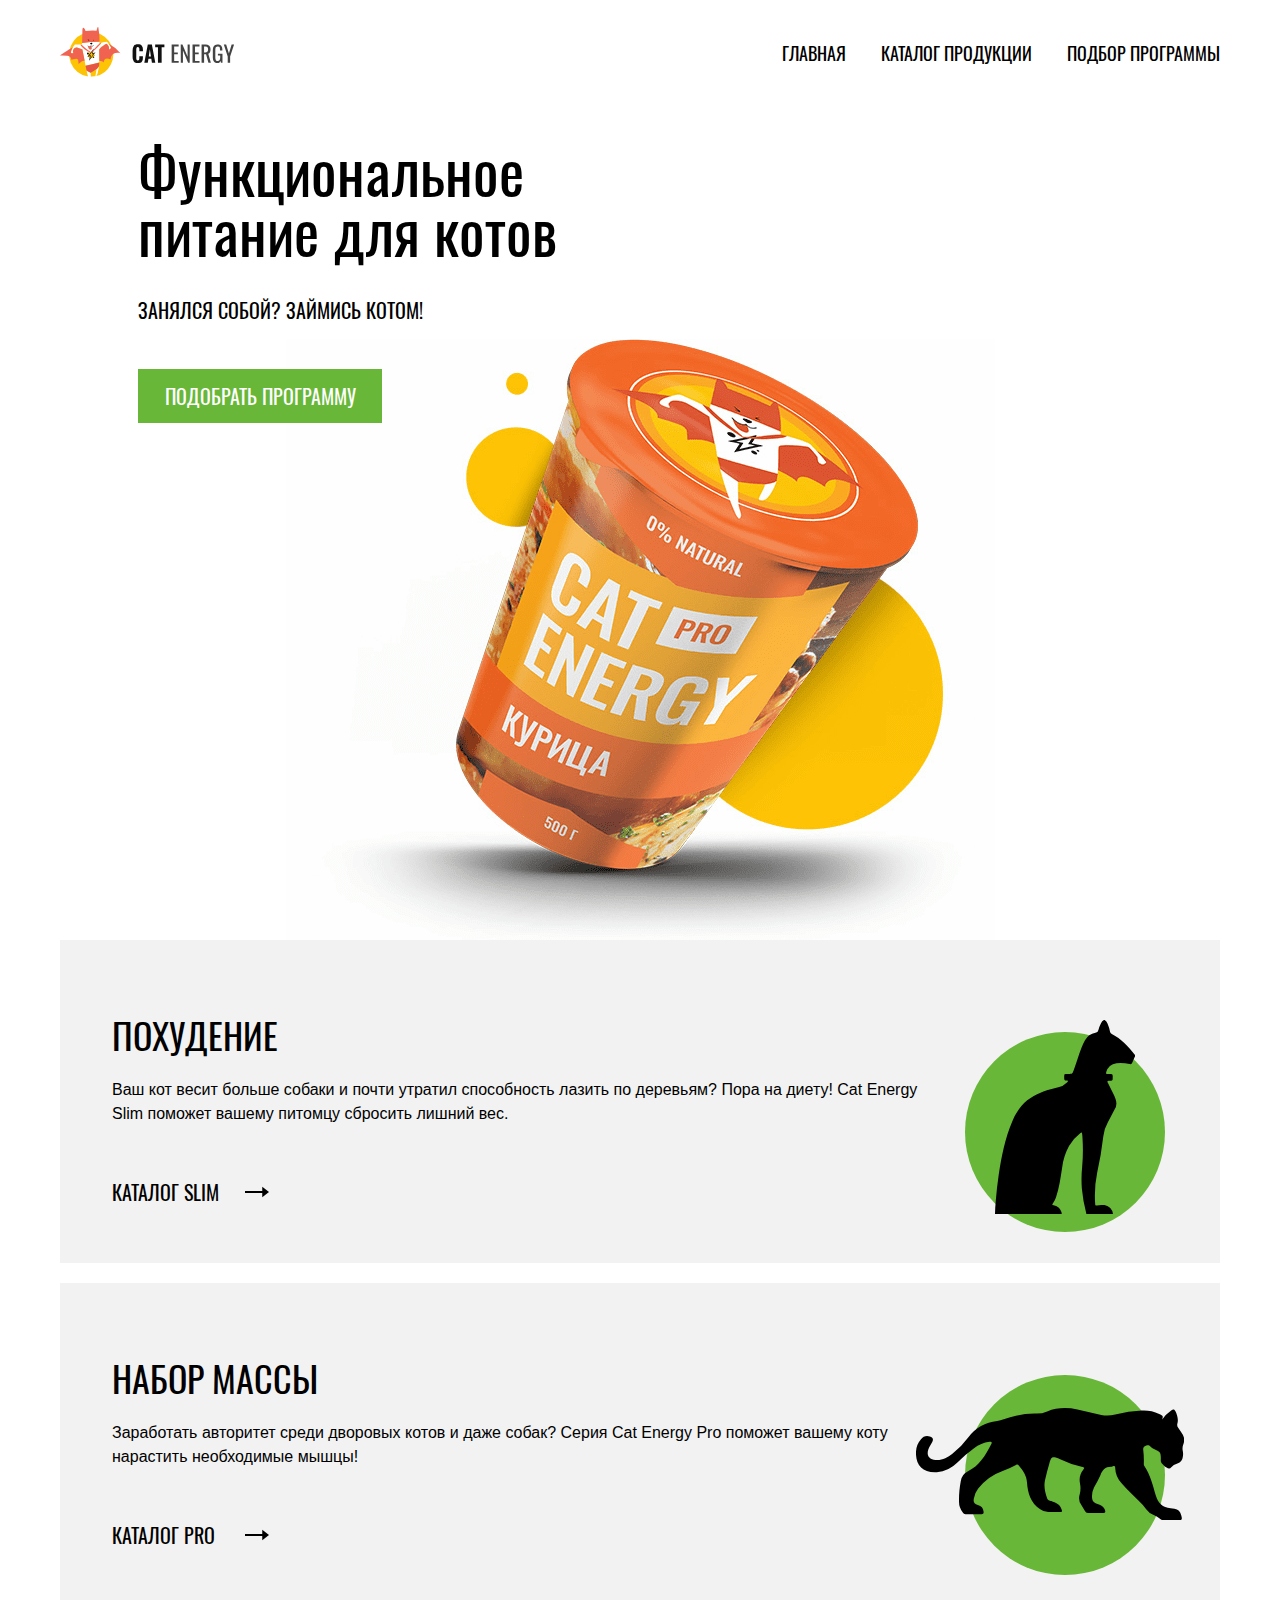
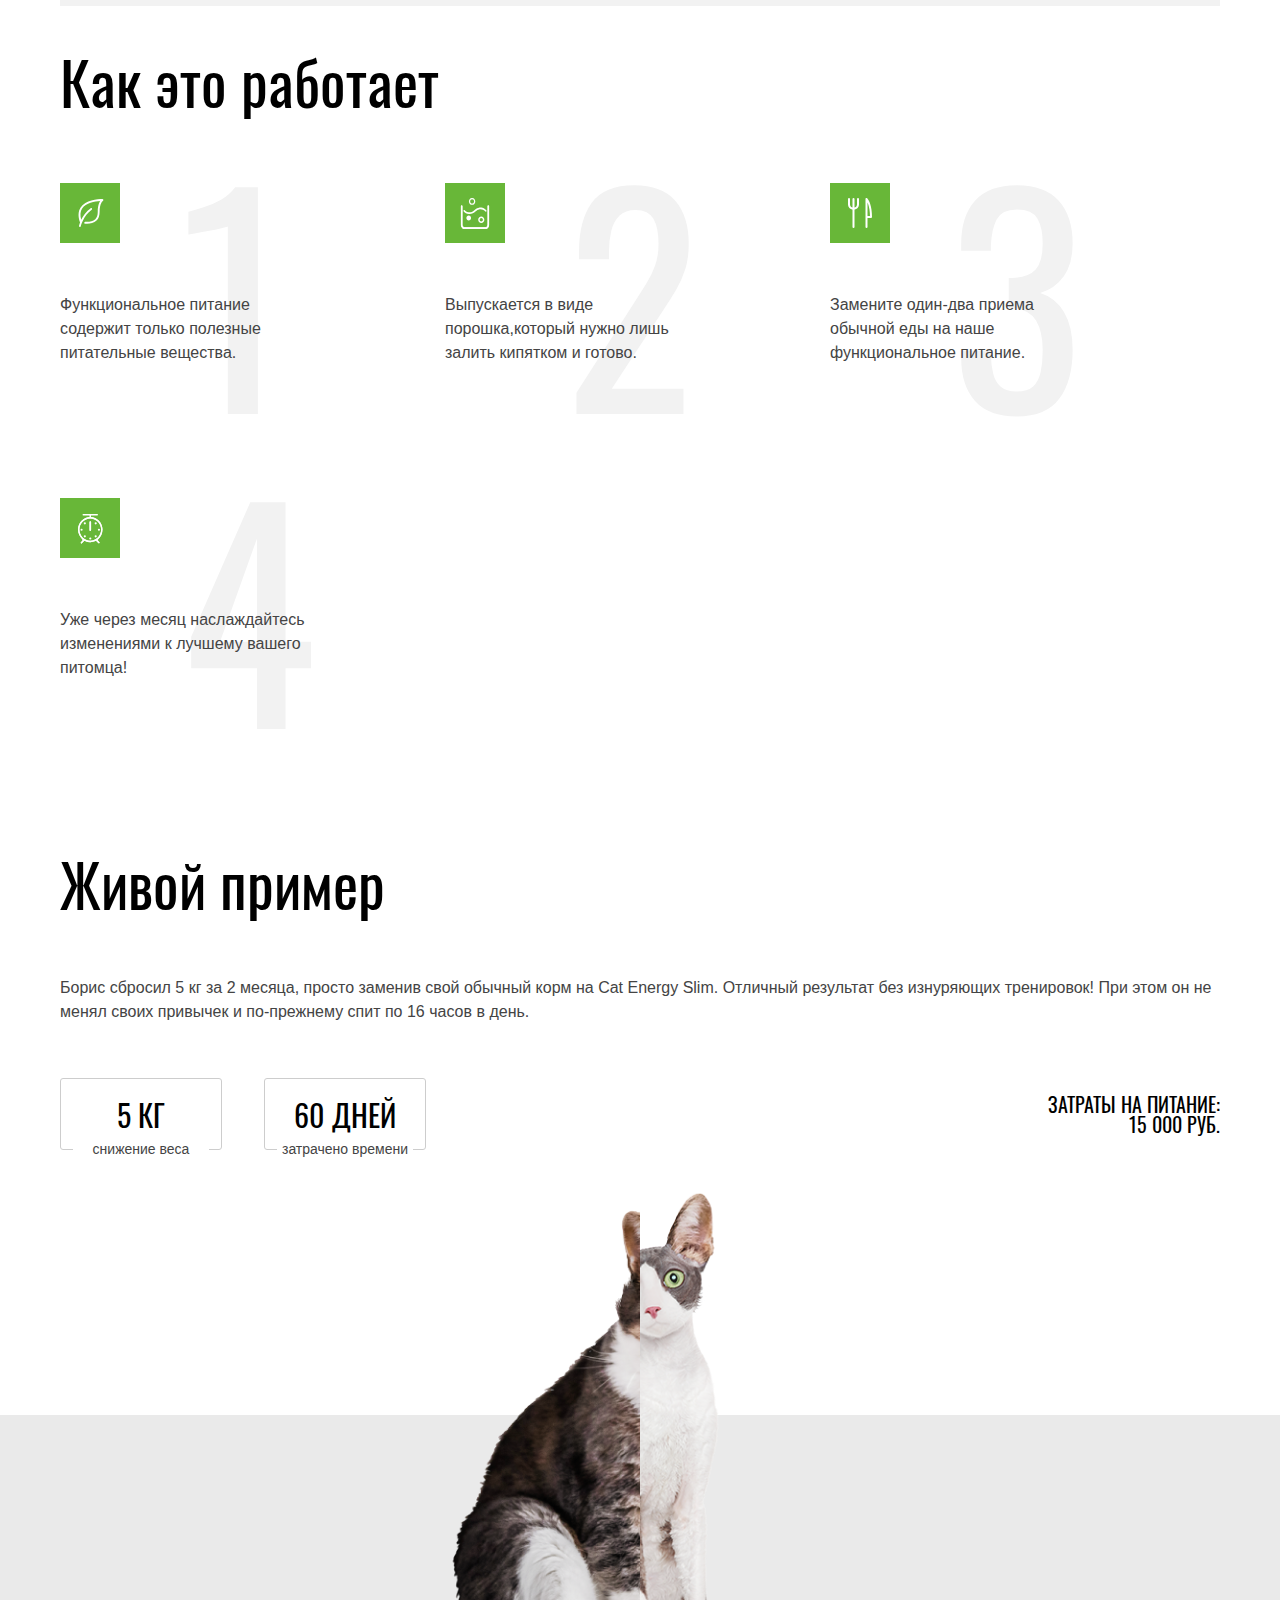
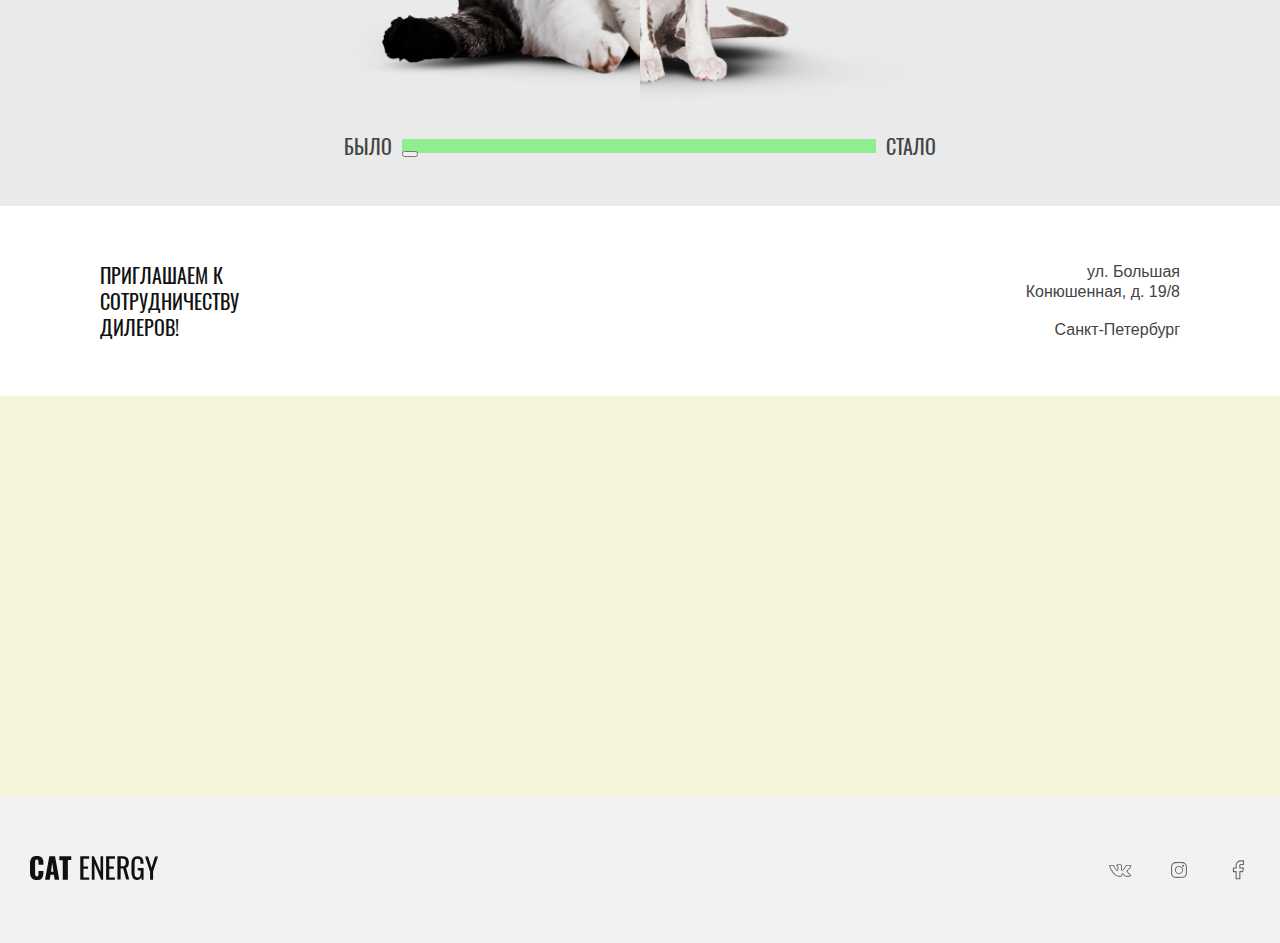
==== commit 3b9eae34: "Добавил адаптивные изображения" ====
--- a/index.html
+++ b/index.html
@@ -4,13 +4,20 @@
     <meta charset="utf-8">
     <meta name="viewport" content="width=device-width, initial-scale=1">
     <title>Cat-energy</title>
+    <link rel="icon" href="icon-32.png">
+    <link rel="manifest" href="manifest.webmanifest">
     <link rel="stylesheet" href="css/style.css">
   </head>
   <body class="page__body">
     <header class="page-header">
-      <div class="page-header__wrapper">
+      <div class="page-header__wrapper content-wrapper">
         <a class="page-header__logo page-header__logo-image" href="#">
-          <img class="page-header__logo-img" width="33" height="38" src="img/logo-mobile-pic.svg" alt="Cat-Energy">
+          <picture>
+            <source media="(min-width: 1440px)" srcset="img/logo-desktop.svg">
+            <source media="(min-width: 768px)" srcset="img/logo-tablet.svg">
+            <img class="page-header__logo-img" width="33" height="38" src="img/logo-mobile-pic.svg" alt="Cat-Energy">
+          </picture>
+
         </a>
         <a class="page-header__logo page-header__logo-text" href="#">
           <img class="page-header__logo-img" width="101" height="18" src="img/logo-mobile-text.svg" alt="">
@@ -34,17 +41,20 @@
       </div>
       <section class="choose-program">
         <h1 class="visually-hidden">Cat-Energy, подбираем питание для котов</h1>
-        <div class="choose-program__decorate-bg"></div>
-        <div class="choose-program__wrapper">
+        <div class="choose-program__wrapper content-wrapper">
           <h2 class="choose-program__title medium-titles">Функциональное<br> питание для котов</h2>
           <p class="choose-program__text">Занялся собой? Займись котом!</p>
-          <img class="choose-program__img-logo" width="280" height="270" src="img/index-can-mobile.png" alt="">
+          <picture>
+            <source media="(min-width: 1440px)" srcset="img/index-can-desktop.png 1x, img/index-can-desktop@2x.png 2x">
+            <source media="(min-width: 768px)" srcset="img/index-can-tablet.png 1x, img/index-can-tablet@2x.png 2x">
+            <img class="choose-program__img-logo" width="280" height="270" src="img/index-can-mobile.png" srcset="img/index-can-mobile@2x.png 2x" alt="Упаковка Cat-Energy">
+          </picture>
           <a class="choose-program__link" href="#">Подобрать программу</a>
         </div>
       </section>
     </header>
     <main class="page-main">
-      <div class="page__content-wrapper">
+      <div class="content-wrapper">
         <section class="program-plans">
           <h2 class="visually-hidden">Планы питания для котов</h2>
           <ul class="program-plans__list">
@@ -91,7 +101,7 @@
       </div>
 
       <section class="example">
-        <div class="example__wrapper">
+        <div class="example__wrapper content-wrapper">
           <div class="wrapper-with-text">
             <h2 class="example__title medium-titles">Живой пример</h2>
             <p class="example__text">Борис сбросил 5 кг за 2 месяца, просто заменив свой
@@ -109,14 +119,16 @@
                 <p class="example__description">затрачено времени</p>
               </li>
               <li class="example__item example__item--large-cell">
-                <p class="example__cost">Затраты на питание: 15 000 руб.</p>
+                <p class="example__cost">Затраты на питание: <span>15 000 руб.</span></p>
               </li>
             </ul>
           </div>
           <div class="wrapper-with-picture">
-            <div class="example__img-wrapper">
+            <picture>
+              <source media="(min-width: 768px)" srcset="img/image-cat-tablet.png 1x, img/image-cat-tablet@2x.png 2x">
+              <img class="example__img-wrapper" src="img/cat-before-mobile.png" srcset="img/cat-before-mobile@2x.png 2x" alt="Пухлый кот">
+            </picture>
 
-            </div>
             <div class="example-slider">
               <span class="example-slider__text-from-to">Было</span>
               <div class="example-slider__range">
@@ -130,7 +142,7 @@
 
       <section class="address-map">
         <h2 class="visually-hidden">Адрес и карта местоположения</h2>
-        <div class="address-map__wrapper">
+        <div class="address-map__wrapper content-wrapper">
           <p class="address-map__text">
             Приглашаем к сотрудничеству дилеров!
           </p>
@@ -147,7 +159,7 @@
       </section>
     </main>
     <footer class="page-footer">
-      <div class="page-footer__wrapper">
+      <div class="page-footer__wrapper content-wrapper">
         <a class="page-footer__logo" href="#">
           <img class="page-footer__logo-img" width="128" height="24" src="img/footer-logo-cat.svg" alt="Cat-Energy">
         </a>
--- a/css/style.css
+++ b/css/style.css
@@ -53,7 +53,6 @@
 
 .page__content-wrapper {
   max-width: 1220px;
-  width: 87%;
   margin: 0 auto;
 }
 
@@ -65,11 +64,33 @@
 @media (min-width: 1440px) {
   .page__content-wrapper {
     width: 85%;
+  }
+}
+.content-wrapper {
+  box-sizing: border-box;
+  margin: 0 auto;
+  min-width: 320px;
+  max-width: 1220px;
+  padding-left: 20px;
+  padding-right: 20px;
+}
+
+@media (min-width: 768px) {
+  .content-wrapper {
+    padding-left: 30px;
+    padding-right: 30px;
+  }
+}
+@media (min-width: 1440px) {
+  .content-wrapper {
+    padding-left: 0;
+    padding-right: 0;
   }
 }
 .page-header {
   min-width: 320px;
   margin: 0 auto;
+  box-sizing: border-box;
 }
 
 .page-header--catalog,
@@ -78,13 +99,11 @@
 }
 
 .page-header__wrapper {
-  width: 87%;
   height: 65px;
   display: flex;
   justify-content: space-between;
   align-items: center;
   flex-wrap: wrap;
-  margin: 0 auto;
   position: relative;
 }
 
@@ -104,6 +123,7 @@
 @media (min-width: 768px) {
   .page-header {
     padding-top: 20px;
+    min-height: 940px;
   }
 
   .page-header--form {
@@ -114,8 +134,9 @@
     margin-bottom: 64px;
   }
 
-  .page-header__wrapper {
-    width: 92%;
+  .page-header__logo-img {
+    width: 174px;
+    height: 52px;
   }
 
   .page-header__logo-text {
@@ -128,13 +149,22 @@
 }
 @media (min-width: 1440px) {
   .page-header {
+    min-height: 696px;
+    margin-bottom: 80px;
     padding-top: 53px;
-    background-image: url("../img/index-background-desktop.jpg");
+    background-image: linear-gradient(90deg, #fff 0%, #fff 50%, rgba(104, 183, 56, 0.85) 50%), url("../img/index-background-desktop.jpg"), linear-gradient(90deg, #fff 50%, #403f44 50%);
     background-repeat: no-repeat;
-    background-position: right 0;
+    background-position: center 0, calc(50% + 360px) 0;
     background-size: auto 694px;
   }
-
+}
+@media (min-width: 1440px) and (-webkit-min-device-pixel-ratio: 2), (min-width: 1440px) and (min-resolution: 2dppx) {
+  .page-header {
+    background-image: linear-gradient(90deg, #fff 0%, #fff 50%, rgba(104, 183, 56, 0.85) 50%), url("../img/index-background-desktop@2x.jpg"), linear-gradient(90deg, #fff 50%, #403f44 50%);
+    background-size: auto 694px, 720px auto, auto 694px;
+  }
+}
+@media (min-width: 1440px) {
   .page-header--catalog {
     margin-bottom: 74px;
     background-image: none;
@@ -142,25 +172,21 @@
   .page-header--catalog .main-navigation__link {
     color: #000;
   }
-
+}
+@media (min-width: 1440px) {
   .page-header--form {
     background-image: none;
     margin-bottom: 73px;
   }
-
-  .page-header__wrapper {
-    max-width: 1220px;
-    width: 87%;
+}
+@media (min-width: 1440px) {
+  .page-header__logo-img {
+    width: 202px;
+    height: 59px;
   }
 }
 .page-main {
   min-width: 320px;
-}
-
-.page-main__wrapper {
-  width: 87%;
-  margin: 0 auto;
-  max-width: 1220px;
 }
 
 .page-main__title {
@@ -227,8 +253,6 @@
 }
 
 .page-footer__wrapper {
-  width: 87%;
-  margin: 0 auto;
   display: flex;
   flex-direction: column;
   flex-wrap: wrap;
@@ -251,7 +275,7 @@
   }
 
   .page-footer__wrapper {
-    width: 92%;
+    min-width: 100%;
     flex-direction: row;
     justify-content: space-between;
   }
@@ -264,6 +288,7 @@
 @media (min-width: 1440px) {
   .page-footer__wrapper {
     width: 1220px;
+    min-width: initial;
   }
 }
 .main-navigation {
@@ -335,27 +360,22 @@
 .choose-program {
   position: relative;
   min-height: 480px;
-  background-image: url("../img/index-background-mobile.jpg");
+  background-image: linear-gradient(90deg, #fff 0%, rgba(104, 183, 56, 0.85) 0%, rgba(104, 183, 56, 0.85) 100%), url(../../img/index-background-mobile.jpg);
   background-repeat: no-repeat;
   background-position: center 0;
   background-size: auto 302px;
   margin-bottom: 15px;
 }
-
-.choose-program__decorate-bg {
-  width: 100%;
-  height: 302px;
-  position: absolute;
-  background-color: rgba(104, 183, 56, 0.85);
+@media (-webkit-min-device-pixel-ratio: 2), (min-resolution: 2dppx) {
+  .choose-program {
+    background-image: linear-gradient(90deg, #fff 0%, rgba(104, 183, 56, 0.85) 0%, rgba(104, 183, 56, 0.85) 100%), url(../../img/index-background-mobile@2x.jpg);
+    background-size: auto 302px;
+  }
 }
 
 .choose-program__wrapper {
   position: relative;
-  width: 87%;
-  margin: 0 auto;
-  padding: 0;
   padding-top: 27px;
-  box-sizing: border-box;
 }
 
 .choose-program__title {
@@ -403,10 +423,7 @@
   .choose-program {
     min-height: 790px;
     background-image: none;
-  }
-
-  .choose-program__decorate-bg {
-    display: none;
+    margin-bottom: 0;
   }
 
   .choose-program__wrapper {
@@ -422,6 +439,7 @@
     margin-bottom: 40px;
     font-size: 60px;
     line-height: 60px;
+    position: relative;
   }
 
   .choose-program__text {
@@ -434,6 +452,12 @@
 
   .choose-program__img-logo {
     position: absolute;
+    display: block;
+    width: 709px;
+    height: 609px;
+    left: calc(50% - 354px);
+    top: 254px;
+    margin: 0;
   }
 
   .choose-program__link {
@@ -447,8 +471,8 @@
 }
 @media (min-width: 1440px) {
   .choose-program {
-    min-height: 600px;
-    margin-bottom: 80px;
+    min-height: 300px;
+    margin-bottom: 0;
   }
 
   .choose-program__wrapper {
@@ -458,12 +482,12 @@
     max-width: 1220px;
   }
 
-  .choose-program__decorate-bg {
-    display: block;
-    width: 50%;
-    height: 694px;
-    right: 0;
-    top: -118px;
+  .choose-program__img-logo {
+    width: 552px;
+    height: 499px;
+    top: 10px;
+    left: unset;
+    right: calc(40% - 270px);
   }
 }
 .program-plans {
@@ -803,7 +827,6 @@
 }
 
 .example__wrapper {
-  width: 87%;
   max-width: 1220px;
   margin: 0 auto;
 }
@@ -879,21 +902,16 @@
 }
 
 .example__img-wrapper {
-  width: 280px;
-  height: 277px;
+  display: block;
   margin: 0 auto;
-  background-color: beige;
   margin-bottom: 15px;
+  background-color: transparent;
 }
 
 @media (min-width: 768px) {
   .example {
     background: linear-gradient(#fff 0%, #fff 60%, #eaeaea 60%, #eaeaea 100%);
     padding-bottom: 40px;
-  }
-
-  .example__wrapper {
-    width: 92%;
   }
 
   .example__title {
@@ -911,7 +929,7 @@
   }
 
   .example__list {
-    grid-template-columns: 162px 162px 172px;
+    grid-template-columns: 162px 162px 1fr;
     grid-template-rows: 72px;
     gap: 42px;
   }
@@ -932,6 +950,9 @@
   .example__item--large-cell {
     grid-column: 3/4;
     padding: 0;
+    width: 180px;
+    margin-left: auto;
+    text-align: end;
   }
 
   .example__cost {
@@ -954,7 +975,7 @@
 
   .example__wrapper {
     display: flex;
-    width: 85%;
+    align-items: center;
   }
 
   .example__title {
@@ -975,7 +996,14 @@
 
   .example__item--large-cell {
     grid-column: -1/1;
-    justify-content: start;
+    width: 360px;
+  }
+
+  .example__cost {
+    display: flex;
+    flex-wrap: wrap;
+    width: 100%;
+    justify-content: space-between;
   }
 
   .example__description {
@@ -995,8 +1023,6 @@
 }
 
 .address-map__wrapper {
-  width: 87%;
-  margin: 0 auto;
   padding-top: 26px;
   padding-bottom: 26px;
   display: grid;
@@ -1031,15 +1057,14 @@
 
 @media (min-width: 768px) {
   .address-map__wrapper {
-    width: 92%;
-    padding: 56px 40px;
+    padding: 56px 70px;
     box-sizing: border-box;
     grid-template-columns: 180px 180px;
   }
 
   .address-map__wrapper--form {
-    padding-left: 60px;
-    padding-right: 60px;
+    padding-left: 70px;
+    padding-right: 70px;
   }
 
   .address-map__text {
@@ -1143,9 +1168,12 @@
 }
 
 .example-slider__range {
-  width: 85px;
+  min-width: 85px;
   height: 14px;
   background-color: lightgreen;
+  flex-grow: 1;
+  margin-left: 10px;
+  margin-right: 10px;
 }
 
 @media (min-width: 768px) {
@@ -1221,12 +1249,12 @@
   margin-bottom: 18px;
 }
 
-.catalog__item--show-more {
+.catalog__item-show-more {
   box-sizing: border-box;
   min-height: 158px;
   padding-top: 53px;
 }
-.catalog__item--show-more .catalog__item-link {
+.catalog__item-show-more .catalog__item-link {
   margin-bottom: 8px;
 }
 
@@ -1325,7 +1353,7 @@
     justify-self: end;
   }
 
-  .catalog__item--show-more {
+  .catalog__item-show-more {
     width: 324px;
     min-height: 429px;
     margin-top: 80px;
@@ -1333,13 +1361,13 @@
     border: 2px solid #f2f2f2;
     box-sizing: border-box;
   }
-  .catalog__item--show-more .catalog__item-link {
+  .catalog__item-show-more .catalog__item-link {
     padding: 0;
     min-height: 44px;
     margin-top: 0;
     margin-bottom: 23px;
   }
-  .catalog__item--show-more .catalog__item-text {
+  .catalog__item-show-more .catalog__item-text {
     font-size: 16px;
     line-height: 18px;
     padding-right: 76px;
@@ -1377,14 +1405,14 @@
     width: 245px;
   }
 
-  .catalog__item--show-more {
+  .catalog__item-show-more {
     width: 245px;
   }
-  .catalog__item--show-more .catalog__item-link {
+  .catalog__item-show-more .catalog__item-link {
     margin: 0;
     margin-bottom: 23px;
   }
-  .catalog__item--show-more .catalog__item-text {
+  .catalog__item-show-more .catalog__item-text {
     padding-left: 36px;
     padding-right: 36px;
     margin-bottom: 87px;
@@ -1477,10 +1505,22 @@
   min-height: 290px;
   padding: 185px 60px 40px;
   box-sizing: border-box;
-  background-image: url("../../img/catalog-gift-bg-mobile.jpg");
+  background-image: linear-gradient(rgba(104, 183, 56, 0.85) 0%, rgba(104, 183, 56, 0.85) 100%), url("../../img/catalog-gift-bg-mobile.jpg");
   background-repeat: no-repeat;
   background-position: center;
-  background-color: rgba(104, 183, 56, 0.85);
+  position: relative;
+}
+.additional-products__gift::before {
+  content: "";
+  display: block;
+  position: absolute;
+  left: calc(50% - 40px);
+  top: 58px;
+  width: 78px;
+  height: 80px;
+  background-image: url(../../img/catalog-icon-gift.svg);
+  background-repeat: no-repeat;
+  background-position: center;
 }
 
 .additional-products__gift-text {
@@ -1546,9 +1586,15 @@
     min-height: unset;
     min-height: 200px;
     padding: 0;
-    padding: 70px 124px 70px 422px;
+    padding: 20px;
+    padding-left: 60%;
+    padding-top: 70px;
     box-sizing: border-box;
-    background-image: url("../../img/catalog-gift-bg-tablet.jpg");
+    background-image: linear-gradient(rgba(104, 183, 56, 0.85) 0%, rgba(104, 183, 56, 0.85) 100%), url("../../img/catalog-gift-bg-tablet.jpg");
+  }
+  .additional-products__gift::before {
+    top: 57px;
+    left: calc(20% - 50px);
   }
 
   .additional-products__gift-text {
@@ -1597,11 +1643,20 @@
     border-bottom: 1px solid #cdcdcd;
   }
 
+  .additional-products__list-title {
+    max-width: 320px;
+    word-wrap: break-word;
+  }
+
   .additional-products__gift {
-    background-image: url("../../img/catalog-gift-bg-desktop.jpg");
+    background-image: linear-gradient(rgba(104, 183, 56, 0.85) 0%, rgba(104, 183, 56, 0.85) 100%), url("../../img/catalog-gift-bg-desktop.jpg");
     width: 245px;
     height: 288px;
     padding: 184px 40px 40px;
+  }
+  .additional-products__gift::before {
+    top: 55px;
+    left: calc(50% - 40px);
   }
 
   .additional-products__gift-text {
@@ -1724,6 +1779,10 @@
   margin-bottom: 18px;
 }
 
+.form-aim__radio {
+  margin: 0;
+}
+
 .form-aim__title-input {
   font-size: 16px;
   color: #222;
@@ -1748,6 +1807,15 @@
   .form-aim {
     width: 568px;
     margin-bottom: 0;
+  }
+
+  .form-aim__list {
+    height: 100%;
+    padding: 30px 28px 30px 88px;
+  }
+
+  .form-aim__title-input {
+    line-height: 30px;
   }
 }
 .form-contacts {
